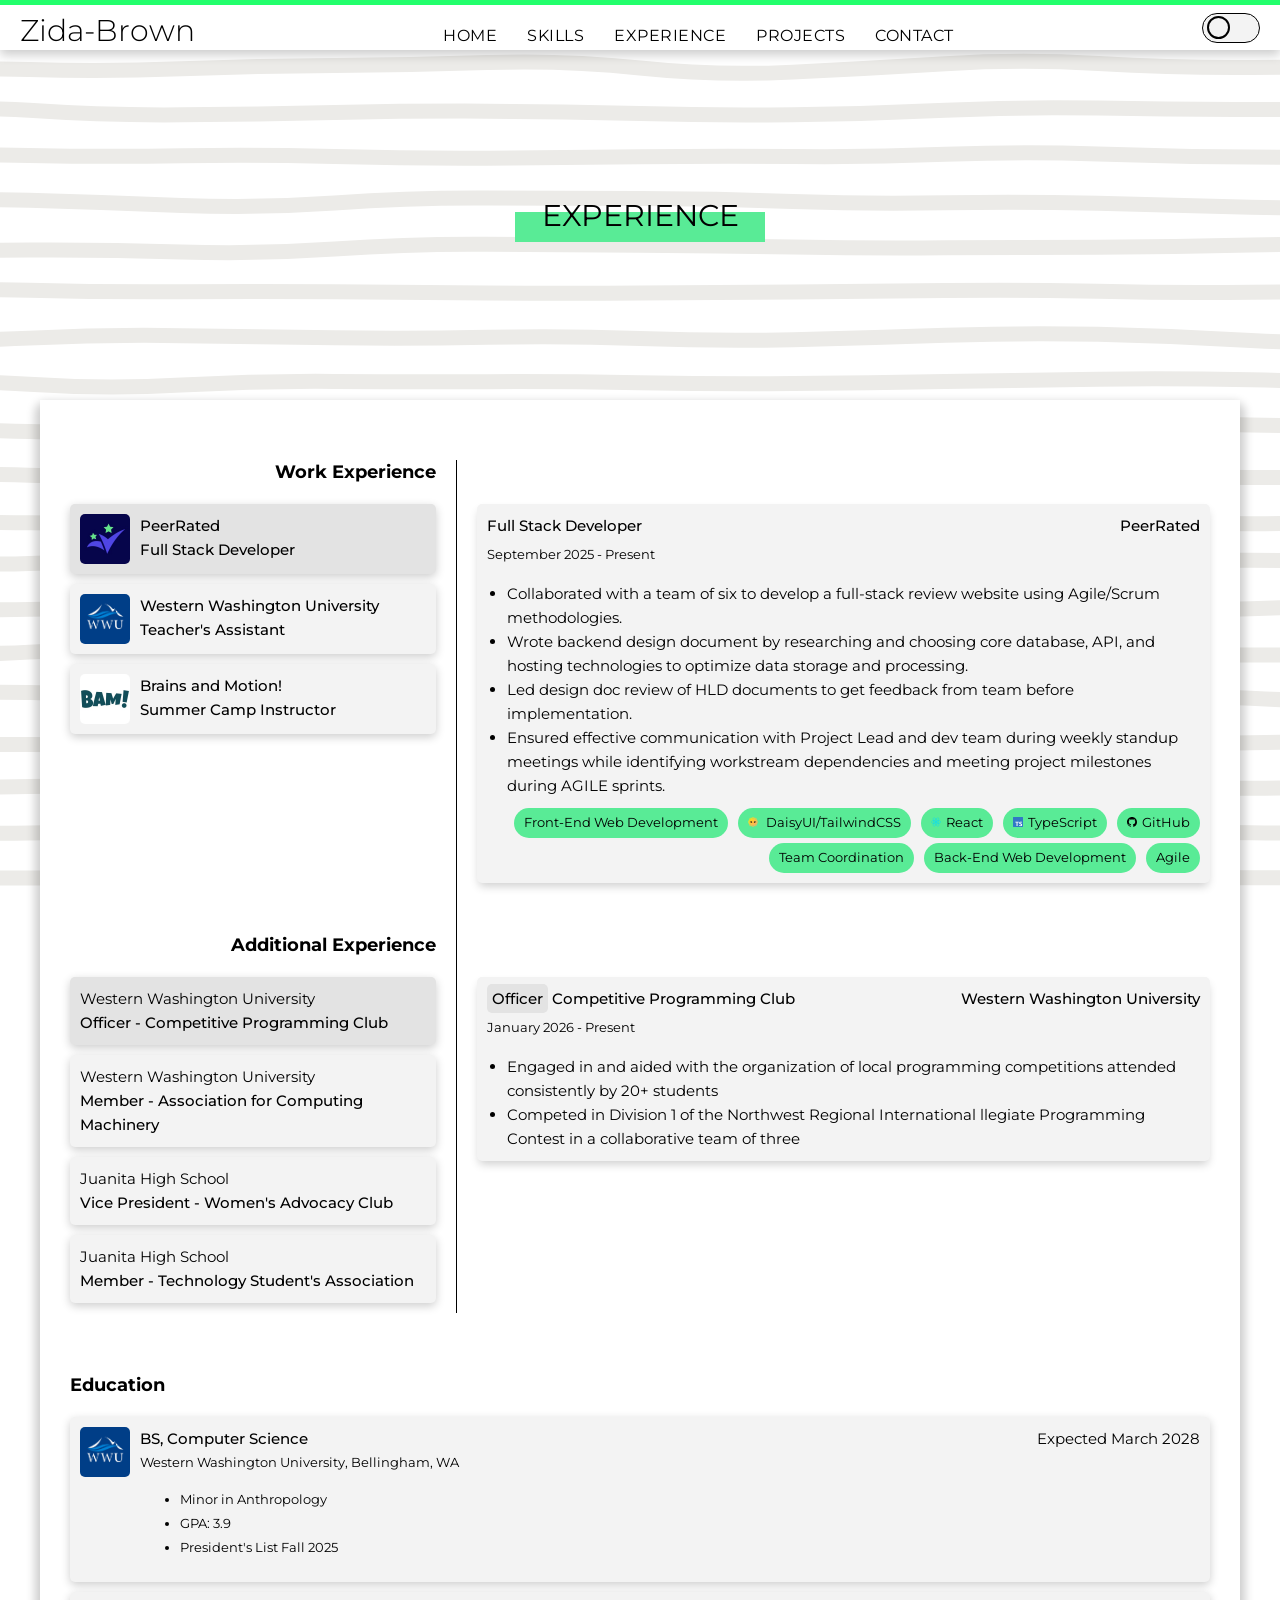
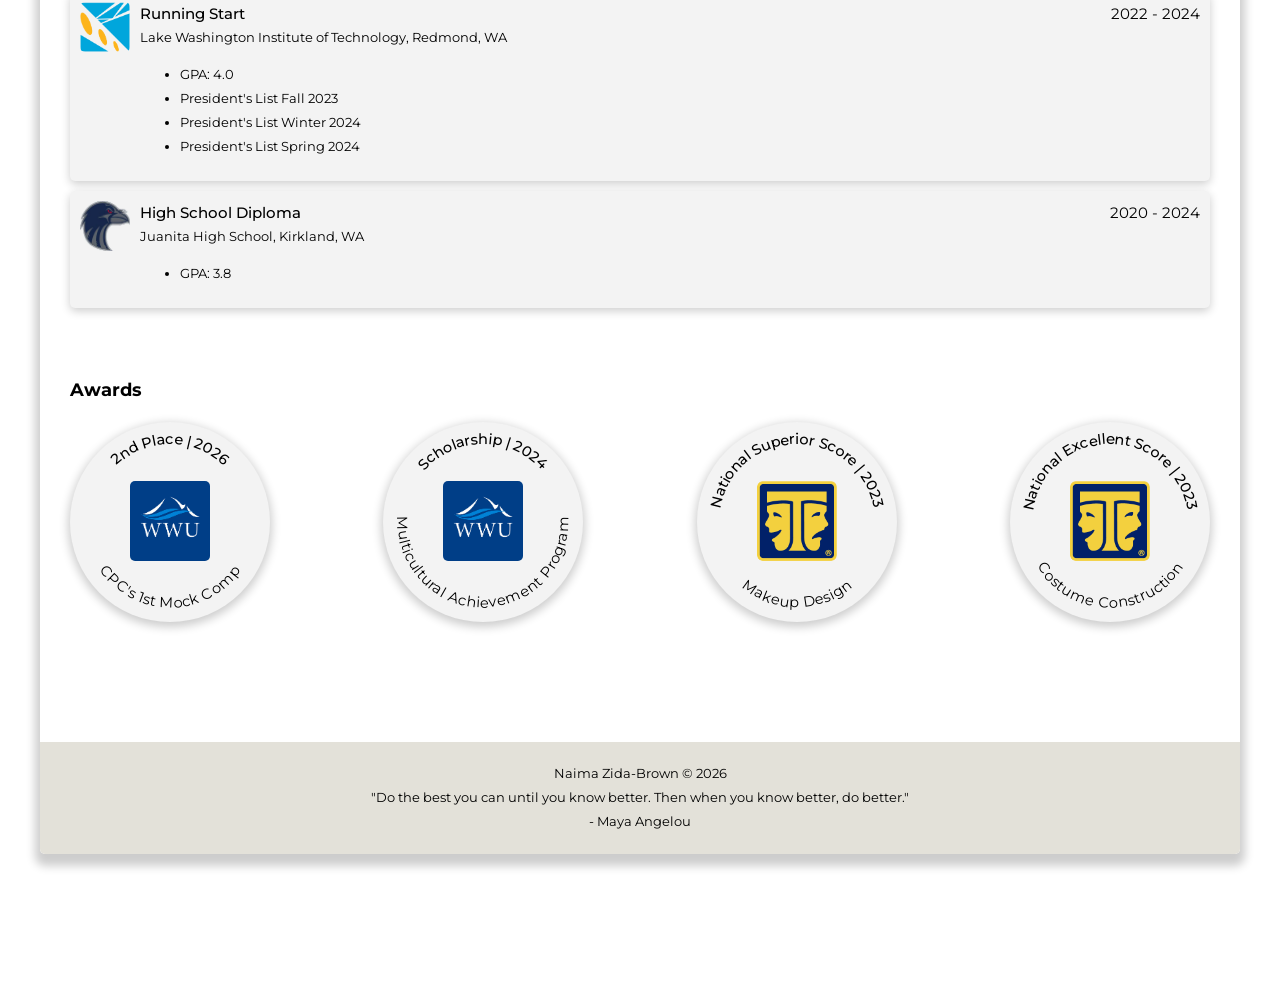
==== experience.html @ b70bb14a "fix: projects and experience missing info added. github/arrow icon updated to svg's." ====
<!DOCTYPE html>
<html lang="en" data-theme="light">

<head>
    <meta charset="UTF-8">
    <meta name="viewport" content="width=device-width, initial-scale=1.0">
    <title>Experience | Zida-Brown</title>
    <link rel="stylesheet" href="portfolio.css">
    <link rel="icon" type="image/x-icon" href="images/favicon.ico">

    <link rel="preconnect" href="https://fonts.googleapis.com">
    <link rel="preconnect" href="https://fonts.gstatic.com" crossorigin>
    <link href="https://fonts.googleapis.com/css2?family=Montserrat:ital,wght@0,100..900;1,100..900&display=swap"
        rel="stylesheet">
</head>



<body class="dark">
    <canvas id="wavepush"> </canvas>

    <header>
        <section class="header-top flex justify-between">
            <div class="flex">
                <div id="hamburger">&#9776;</div>
                <a href="index.html#jump-to-about" id="header-text">Zida-Brown</a>
            </div>

            <nav class="uppercase">
                <ul>
                    <li><a href="index.html">Home</a></li>
                    <li><a href="skills.html">Skills</a></li>
                    <li><a href="experience.html">Experience</a></li>
                    <li><a href="projects.html">Projects</a></li>
                    <li><a href="index.html#jump-to-contact">Contact</a></li>
                </ul>
            </nav>

            <label id="theme-toggle">
                <input type="checkbox" onclick="toggleTheme()">
                <span id="theme-toggle-slider"></span>
            </label>
        </section>

    </header>

    <section class="hero">
        <div id="hero-text">
            <div class="uppercase pagename">Experience</div>
            <div id="hero-underline"></div>
        </div>
    </section>
    <!-- end hero section -->


    <div id="wrapper">
        <main class="p-full">

            <div id="experience" class="split">

                <section>
                    <h3>Work Experience</h3>

                    <section class="click-open-btn box-item flex">
                        <img src="logos/peerrated-logo.jpg" alt="PeerRated Logo" class="job-logo">
                        <p class="font-500">
                            PeerRated
                            <br>
                            Full Stack Developer
                        </p>
                    </section>

                    <section class="click-open-btn box-item flex">
                        <img src="logos/wwu-logo.jpg" alt="Western Washington University Logo" class="job-logo">
                        <p class="font-500">
                            Western Washington University
                            <br>
                            Teacher's Assistant
                        </p>
                    </section>

                    <section class="click-open-btn box-item flex">
                        <img src="logos/bam-logo.jpg" alt="Western Washington University Logo" class="job-logo">
                        <p class="font-500">
                            Brains and Motion!
                            <br>
                            Summer Camp Instructor
                        </p>
                    </section>
                </section>

                <div class="split-divider"></div>

                <section>
                    <h3 class="mobile-h-0">&nbsp;</h3>
                    <!-- gap -->

                    <section id="experience-height-setter" class="click-open-content">
                        <div class="flex justify-between">
                            <div>
                                <p class="font-500">Full Stack Developer</p>
                                <p class="pt-5 font-smaller">September 2025 - Present</p>
                            </div>
                            <div class="flex">
                                <p class="font-500 text-right">PeerRated</p>
                            </div>
                        </div>
                        <ul>
                            <li>
                                Collaborated with a team of six to develop a full-stack review website using
                                Agile/Scrum
                                methodologies.
                            </li>
                            <li>
                                Wrote backend design document by researching and choosing core database,
                                API,
                                and
                                hosting technologies to optimize data storage and processing.
                            </li>
                            <li>
                                Led design doc review of HLD documents to get feedback from team before
                                implementation.
                            </li>
                            <li>
                                Ensured effective communication with Project Lead and dev team during weekly
                                standup
                                meetings while identifying workstream dependencies and meeting project
                                milestones
                                during
                                AGILE sprints.
                            </li>
                        </ul>
                        <ul class="tag-list">
                            <li class="tag">Front-End Web Development</li>
                            <li class="tag">
                                <img src="logos/daisyui-logo.svg" alt="DaisyUI logo" class="tag-logo">
                                DaisyUI/TailwindCSS
                            </li>
                            <li class="tag"><img src="logos/react-icon.svg" alt="React logo" class="tag-logo">React</li>
                            <li class="tag"><img src="logos/typescript-icon.svg" alt="TypeScript logo"
                                    class="tag-logo">TypeScript</li>
                            <li class="tag"> <svg xmlns="http://www.w3.org/2000/svg" viewBox="0 0 640 640"
                                    fill="currentColor" class="tag-logo">
                                    <path
                                        d="M319.988 7.973C143.293 7.973 0 151.242 0 327.96c0 141.392 91.678 261.298 218.826 303.63 16.004 2.964 21.886-6.957 21.886-15.414 0-7.63-.319-32.835-.449-59.552-89.032 19.359-107.8-37.772-107.8-37.772-14.552-36.993-35.529-46.831-35.529-46.831-29.032-19.879 2.209-19.442 2.209-19.442 32.126 2.245 49.04 32.954 49.04 32.954 28.56 48.922 74.883 34.76 93.131 26.598 2.882-20.681 11.15-34.807 20.315-42.803-71.08-8.067-145.797-35.516-145.797-158.14 0-34.926 12.52-63.485 32.965-85.88-3.33-8.078-14.291-40.606 3.083-84.674 0 0 26.87-8.61 88.029 32.8 25.512-7.075 52.878-10.642 80.056-10.76 27.2.118 54.614 3.673 80.162 10.76 61.076-41.386 87.922-32.8 87.922-32.8 17.398 44.08 6.485 76.631 3.154 84.675 20.516 22.394 32.93 50.953 32.93 85.879 0 122.907-74.883 149.93-146.117 157.856 11.481 9.921 21.733 29.398 21.733 59.233 0 42.792-.366 77.28-.366 87.804 0 8.516 5.764 18.473 21.992 15.354 127.076-42.354 218.637-162.274 218.637-303.582 0-176.695-143.269-319.988-320-319.988l-.023.107z" />
                                </svg>GitHub
                            </li>
                            <li class="tag">Team Coordination</li>
                            <li class="tag">Back-End Web Development</li>
                            <li class="tag">Agile</li>
                        </ul>
                    </section>

                    <section class="click-open-content">
                        <div class="flex justify-between">
                            <div>
                                <p class="font-500">Teacher's Assistant</p>
                                <p class="pt-5 font-smaller">July 2025 - Present</p>
                            </div>
                            <div class="flex">
                                <p class="font-500 text-right">Western Washington University</p>
                            </div>
                        </div>
                        <ul>
                            <li>
                                Assisted 30+ students with HTML5 and CSS3 course material and reinforced key
                                software
                                engineering concepts through guided lab sessions and individual support.
                            </li>
                            <li>
                                Graded assignments in accordance with course rubrics while providing clear,
                                actionable
                                feedback to students.
                            </li>
                        </ul>
                        <ul class="tag-list">
                            <li class="tag">Computer Science Education</li>
                            <li class="tag">Teaching</li>
                            <li class="tag"><img src="logos/css-icon.svg" alt="CSS logo" class="tag-logo">CSS</li>
                            <li class="tag"><img src="logos/html-icon.svg" alt="HTML logo" class="tag-logo">HTML</li>
                            <li class="tag"><img src="logos/javascript-icon.svg" alt="JavaScript logo"
                                    class="tag-logo">JavaScript</li>
                            <li class="tag">Classroom Management</li>
                            <li class="tag">Website Development</li>
                        </ul>
                    </section>

                    <section class="click-open-content">
                        <div class="flex justify-between">
                            <div>
                                <p class="font-500">Summer Camp Instructor</p>
                                <p class="pt-5 font-smaller">June 2025 - July 2025</p>
                            </div>
                            <div class="flex">
                                <p class="font-500 text-right">Brains and Motion!</p>
                            </div>
                        </div>
                        <ul>
                            <li>
                                Designing curriculum for a variety of STEM courses and positively connecting with
                                campers, parents, and coworkers. Leading kids ages 6-10 during activity and sport.
                            </li>
                            <li>
                                Organized educational activities based on the curriculum and maintained camper
                                engagement using flexibility, adaptivity, and a variety of teaching methods
                                Supervised outdoor play time ensuring camper safety, enjoyment, and participation
                                Maintained a positive relationship with parents and coworkers through clear
                                communication and organization
                            </li>
                        </ul>
                        <ul class="tag-list">
                            <li class="tag">Teaching</li>
                            <li class="tag">Education</li>
                            <li class="tag">Conflict Resolution</li>
                            <li class="tag">Problem Solving</li>
                            <li class="tag">Working with Children</li>
                        </ul>
                    </section>

                </section>
                <!-- end experience section -->
            </div>


            <div id="additional" class="split">
                <section>
                    <h3>Additional Experience</h3>

                    <section class="click-open-btn box-item">
                        <p>Western Washington University</p>
                        <p class="font-500">
                            Officer - Competitive Programming Club
                        </p>
                    </section>

                    <section class="click-open-btn box-item">
                        <p>Western Washington University</p>
                        <p class="font-500">
                            Member - Association for Computing Machinery
                        </p>
                    </section>

                    <section class="click-open-btn box-item">
                        <p>Juanita High School</p>
                        <p class="font-500">
                            Vice President - Women's Advocacy Club
                        </p>
                    </section>

                    <section class="click-open-btn box-item">
                        <p>Juanita High School</p>
                        <p class="font-500">
                            Member - Technology Student's Association
                        </p>
                    </section>
                </section>

                <div class="split-divider"></div>

                <section>
                    <h3 class="mobile-h-0">&nbsp;</h3>
                    <!-- gap -->

                    <section class="click-open-content">
                        <div class="flex justify-between">
                            <div>
                                <p class="font-500"><span class="position">Officer</span> Competitive Programming Club
                                </p>
                                <p class="pt-5 font-smaller">January 2026 - Present</p>
                            </div>
                            <div class="flex">
                                <p class="font-500 text-right">Western Washington University</p>
                            </div>
                        </div>
                        <ul>
                            <li>
                                Engaged in and aided with the organization of local programming competitions attended
                                consistently by 20+ students
                            </li>
                            <li>
                                Competed in Division 1 of the Northwest Regional International llegiate Programming
                                Contest in a collaborative team of three
                            </li>
                        </ul>
                    </section>

                    <section class="click-open-content">
                        <div class="flex justify-between">
                            <div>
                                <p class="font-500"><span class="position">Member</span> Association for Computing
                                    Machinery</p>
                                <p class="pt-5 font-smaller">September 2024 - Present</p>
                            </div>
                            <div class="flex">
                                <p class="font-500 text-right">Western Washington University</p>
                            </div>
                        </div>
                        <ul>
                            <li>
                                Collaborated within a team of four to research a project idea through surveys sent out
                                to the school
                            </li>
                            <li>
                                Designed the framework for a natural-language translator that handles grammar structural
                                differences
                            </li>
                        </ul>
                    </section>

                    <section class="click-open-content">
                        <div class="flex justify-between">
                            <div>
                                <p class="font-500"><span class="position">Vice-President</span> Women's Advocacy Club
                                </p>
                                <p class="pt-5 font-smaller">September 2020 - June 2024</p>
                            </div>
                            <div class="flex">
                                <p class="font-500 text-right">Juanita High School</p>
                            </div>
                        </div>
                        <ul>
                            <li>
                                Organized school-wide fundraisers raising 15,000+ menstrual product that went towards
                                our own school's
                                bathrooms and local women's shelters
                            </li>
                            <li>
                                Wrote educational lessons that were shared during homerooms to 1,700+ students
                            </li>
                            <li>
                                Organized "product packing parties" between our school and local organization T2P2 to
                                build community and educate peers
                            </li>
                        </ul>
                    </section>

                    <section class="click-open-content">
                        <div class="flex justify-between">
                            <div>
                                <p class="font-500"><span class="position">Member</span> Technology Student's
                                    Association</p>
                                <p class="pt-5 font-smaller">November 2017 - March 2023</p>
                            </div>
                            <div class="flex">
                                <p class="font-500 text-right">Juanita High School</p>
                            </div>
                        </div>
                        <ul>
                            <li>
                                Participated in photography, robot building, problem solving, and stop-motion animation
                                events
                            </li>
                            <li>
                                Researched and designed the art for a culturally diverse museum escape gam
                            </li>
                            <li>
                                Worked with a small team to create the story, animation, and character design for an
                                animation
                            </li>
                        </ul>
                    </section>

                </section>
                <!-- end experience section -->
            </div>

            <h3 class="p-top mb-20">Education</h3>

            <section>
                <div class="box-item flex">
                    <img src="logos/wwu-logo.jpg" class="job-logo" alt="Western Washington University logo">

                    <div class="width-full">
                        <div class="flex justify-between">
                            <p class="font-500">BS, Computer Science</p>
                            <p>Expected March 2028</p>
                        </div>
                        <p class="font-smaller">Western Washington University, Bellingham, WA</p>
                        <ul class="font-smaller">
                            <li>
                                Minor in Anthropology
                            </li>
                            <li>
                                GPA: 3.9
                            </li>
                            <li>
                                President's List Fall 2025
                            </li>
                        </ul>
                    </div>
                </div>

                <div class="box-item flex">
                    <img src="logos/lwtech-logo.png" class="job-logo"
                        alt="Lake Washington Institute of Technology logo">

                    <div class="width-full">
                        <div class="flex justify-between">
                            <p class="font-500">Running Start</p>
                            <p>2022 - 2024</p>
                        </div>
                        <p class="font-smaller">Lake Washington Institute of Technology, Redmond, WA</p>
                        <ul class="font-smaller">
                            <li>
                                GPA: 4.0
                            </li>
                            <li>
                                President's List Fall 2023
                            </li>
                            <li>
                                President's List Winter 2024
                            </li>
                            <li>
                                President's List Spring 2024
                            </li>
                        </ul>
                    </div>
                </div>

                <div class="box-item flex">
                    <img src="logos/jhs-logo.png" class="job-logo" alt="Juanita High School logo">

                    <div class="width-full">
                        <div class="flex justify-between">
                            <p class="font-500">High School Diploma</p>
                            <p>2020 - 2024</p>
                        </div>
                        <p class="font-smaller">Juanita High School, Kirkland, WA</p>
                        <ul class="font-smaller">
                            <li>
                                GPA: 3.8
                            </li>
                        </ul>
                    </div>
                </div>
            </section>

            <h3 class="p-top mb-20">Awards</h3>

            <section id="awards" class="p-bottom flex flex-wrap gap-20">

                <div class="award">
                    <div class="award-center">
                        <img src="logos/wwu-logo.jpg" alt="WWU logo">
                        <p>Western Washington University, Competitive Programming Club</p>
                    </div>

                    <svg viewBox="0 0 110 110">
                        <path id="curve-1" d="M 10 50 a 40 40 0 0 1 90 0">
                        </path>
                        <text>
                            <textPath class="font-500" href="#curve-1" text-anchor="middle" startOffset="50%"
                                dominant-baseline="middle">
                                2nd Place | 2026
                            </textPath>
                        </text>

                        <path id="curve-2" d="M 10 50 a 40 40 0 0 0 90 0">
                        </path>
                        <text>
                            <textPath href="#curve-2" text-anchor="middle" startOffset="50%" dominant-baseline="middle">
                                CPC's 1st Mock Comp
                            </textPath>
                        </text>
                    </svg>
                </div>

                <div class="award">
                    <div class="award-center">
                        <img src="logos/wwu-logo.jpg" alt="WWU logo">
                        <p>Western Washington University</p>
                    </div>

                    <svg viewBox="0 0 110 110">
                        <path id="curve-1" d="M 10 50 a 40 40 0 0 1 90 0">
                        </path>
                        <text>
                            <textPath class="font-500" href="#curve-1" text-anchor="middle" startOffset="50%"
                                dominant-baseline="middle">
                                Scholarship | 2024
                            </textPath>
                        </text>

                        <path id="curve-2" d="M 10 50 a 40 40 0 0 0 90 0">
                        </path>
                        <text>
                            <textPath href="#curve-2" text-anchor="middle" startOffset="50%" dominant-baseline="middle">
                                Multicultural Achievement Program
                            </textPath>
                        </text>
                    </svg>
                </div>

                <div class="award">
                    <div class="award-center">
                        <img src="logos/edta-logo.png" alt="EdTA logo">
                        <p>International Thespian Festival</p>
                    </div>

                    <svg viewBox="0 0 110 110">
                        <path id="curve-1" d="M 10 50 a 40 40 0 0 1 90 0">
                        </path>
                        <text>
                            <textPath class="font-500" href="#curve-1" text-anchor="middle" startOffset="50%"
                                dominant-baseline="middle">
                                National Superior Score | 2023
                            </textPath>
                        </text>

                        <path id="curve-2" d="M 10 50 a 40 40 0 0 0 90 0">
                        </path>
                        <text>
                            <textPath href="#curve-2" text-anchor="middle" startOffset="50%" dominant-baseline="middle">
                                Makeup Design
                            </textPath>
                        </text>
                    </svg>
                </div>

                <div class="award">
                    <div class="award-center">
                        <img src="logos/edta-logo.png" alt="EdTA logo">
                        <p>International Thespian Festival</p>
                    </div>

                    <svg viewBox="0 0 110 110">
                        <path id="curve-1" d="M 10 50 a 40 40 0 0 1 90 0">
                        </path>
                        <text>
                            <textPath class="font-500" href="#curve-1" text-anchor="middle" startOffset="50%"
                                dominant-baseline="middle">
                                National Excellent Score | 2023
                            </textPath>
                        </text>

                        <path id="curve-2" d="M 10 50 a 40 40 0 0 0 90 0">
                        </path>
                        <text>
                            <textPath href="#curve-2" text-anchor="middle" startOffset="50%" dominant-baseline="middle">
                                Costume Construction
                            </textPath>
                        </text>
                    </svg>
                </div>

            </section>

        </main>



        <footer>
            Naima Zida-Brown &copy;
            <script>document.write(new Date().getFullYear());</script>
            <br>
            "Do the best you can until you know better. Then when you know better, do better."
            <br>
            - Maya Angelou
        </footer>
    </div>
    <!-- end wrapper  -->

</body>

<!-- JavaScript must be loaded after the HTML content -->
<script src="portfolio.js"></script>

</html>
---- portfolio.css ----
* {
    box-sizing: border-box;
}

html {
    scroll-behavior: smooth;
}

@font-face {
    font-family: "Amsterdam4";
    src: url(fonts/amsterdam-four.ttf)
}

.amsterdam4 {
    font-family: Amsterdam4;
    font-weight: 300;
}

:root {
    --c-bg: #fff;
    --c-font: #000;
    --c-wave: #ecebe8;
    --c-shadow: rgba(0, 0, 0, 0.2);
    --c-primary: #f3f3f3;
    --c-primary-dark: #e3e3e3;
    --c-secondary: #e3e1d9;
    --c-tertiary: rgb(0, 191, 131);
    --c-tertiary: rgb(0, 142, 97);
    --c-item: rgb(227, 227, 227);
    --c-item-dark: rgb(122, 122, 122);

    --c-tag: 89, 235, 150;
    --c-advanced: rgb(89, 235, 150);
    --c-proficient: rgb(168, 243, 189);
    --c-experienced: rgb(205, 238, 212);
    --c-link: rgb(98, 100, 100);
}

.dark {
    --c-bg: #121212;
    --c-font: #e7e7e7;
    --c-wave: #252525;
    --c-shadow: rgba(0, 0, 0, 1);
    --c-primary: #232323;
    --c-primary-dark: #333;
    --c-secondary: #333;
    --c-tertiary: rgb(6, 223, 114);
    --c-item: #444;
    --c-item-dark: #777;

    --c-tag: 0, 115, 75;
    --c-advanced: rgb(6, 223, 93);
    --c-proficient: rgb(3, 170, 80);
    --c-experienced: rgb(0, 115, 75);
    --c-link: #aaa;
}

body {
    background-color: var(--c-bg);
    color: var(--c-font);
    font-family: 'Montserrat', sans-serif;
    font-size: 15px;
    line-height: 24px;

    margin: 0;
    padding: 0;
    cursor: default;
}

main {
    background-color: var(--c-bg);
}

#wavepush {
    position: fixed;
    top: 0;
    left: 0;
    pointer-events: none;
    z-index: -1;
}

p, h3 {
    margin: 0;
    padding: 0;
}


/* ---------- GENERAL STYLING ------------------------------------------------------------ */
.p-full {
    padding: 60px 10px;
}

.p-bottom {
    padding-bottom: 60px;
}

.p-top {
    padding-top: 60px;
}

.uppercase {
    text-transform: uppercase;
}

.font-500 {
    /* Medium */
    font-weight: 500;
}

.font-smaller {
    font-size: smaller;
}

.text-right {
    text-align: right;
}

.width-full {
    width: 100%;
}

.flex {
    display: flex;
}

.mobile-flex-column {
    flex-direction: column;
}

.flex-wrap {
    flex-wrap: wrap;
}

.justify-between {
    justify-content: space-between;
}

.align-end {
    align-items: end;
}

.centered {
    text-align: center;
    display: flex;
    justify-content: center;
}

.gap-10 {
    gap: 10px;
}

.gap-20 {
    gap: 20px;
}

.mb-20 {
    margin-bottom: 20px;
}

.pt-5 {
    padding-top: 5px;
}

.pt-10 {
    padding-top: 10px;
}

.mobile-h-0 {
    height: 0;
}


/* ---------- TAGS ------------------------------------------------------------ */
.tag-list {
    padding: 10px 0 0;
    margin: 0;
    list-style-type: none;
    display: flex;
    flex-wrap: wrap;
    justify-content: end;
    gap: 5px 10px;
}

.tag {
    background-color: rgba(var(--c-tag), 1);
    padding: 3px 10px;
    border-radius: 20px;
    font-size: smaller;
}

.tag-logo {
    width: 10px;
    max-height: 15px;
    margin-right: 5px;
}

.tag-advanced {
    background-color: var(--c-advanced);
    border-radius: 20px;
}

.tag-proficient {
    background-color: var(--c-proficient);
    border-radius: 20px;
}

.tag-experienced {
    background-color: var(--c-experienced);
    border-radius: 20px;
}

.skills-tag {
    background-color: var(--c-primary);
    height: 100%;
    width: 95%;
    display: flex;
    align-items: center;
    padding: 3px 20px 3px 10px;
    border-radius: inherit;
}

.proj-tag-list {
    padding-top: 15px;
    gap: 5px;
    justify-content: left;
}

.proj-tag {
    padding: 1px 8px;
    line-height: normal;
}


/* ---------- THEME TOGGLE ------------------------------------------------------------ */
#theme-toggle {
    position: relative;
    display: inline-block;
    width: 58px;
    height: 30px;
}

/* Hide checkbox */
#theme-toggle input {
    opacity: 0;
    width: 0;
    height: 0;
}

/* The slider */
#theme-toggle-slider {
    position: absolute;
    cursor: pointer;
    top: 0;
    left: 0;
    right: 0;
    bottom: 0;
    background-color: var(--c-primary);
    border: 1px solid var(--c-font);
    border-radius: 30px;
    transition: .4s;
}

/* Slider's circle component */
#theme-toggle-slider:before {
    position: absolute;
    content: "";
    height: 19px;
    width: 19px;
    left: 4px;
    bottom: 3px;
    border: 2px solid var(--c-font);
    transition: .4s;
    border-radius: 50%;
}

/* On click */
input:checked+#theme-toggle-slider:before {
    transform: translateX(26px);
}


/* ---------- HEADER ------------------------------------------------------------ */
header {
    background-color: var(--c-bg);
    height: 50px;
    align-content: center;
    box-shadow: 0 5px 10px var(--c-shadow);
    z-index: 5;
    position: fixed;
    width: 100%;
}

.header-top {
    padding: 0 20px;
    flex-wrap: wrap;
    align-items: end;
}

#header-text {
    font-size: 200%;
    font-weight: 300;
    text-decoration: none;
    color: var(--c-font);
}


/* ---------- NAV ------------------------------------------------------------ */
nav {
    background-color: var(--c-primary);
    border-right: 1px solid var(--c-font);
    position: fixed;
    /* Start's under the header */
    top: 50px;
    /* Nav positioning "left: -300px" initialized in js */
    height: 100%;
    transition: left 0.2s ease-out;
    z-index: 4;

    ul {
        padding: 0 10px;
        cursor: pointer;
    }

    ul li {
        list-style-type: none;
        letter-spacing: 0.5px;
    }

    ul li:hover {
        font-weight: 500;
        letter-spacing: 0.4px;
    }

    ul li a {
        display: block;
        color: var(--c-font);
        text-decoration: none;
        padding-left: 15px;
        padding-right: 45px;
        padding-top: 20px;
        padding-bottom: 0;
        border-bottom: 1px solid var(--c-font);
    }

}

#hamburger {
    font-size: 25px;
    align-self: center;
    margin-right: 20px;
    cursor: pointer;
}


/* ---------- HERO ------------------------------------------------------------ */
.hero {
    padding: 50px 30px 0 30px;
    height: 45vh;
    min-height: 300px;
    max-height: 250px;
    display: flex;
    justify-content: center;
    align-items: center;
}

#hero-main {
    height: 80vh;
    min-height: 400px;
    max-height: 500px;
}

#hero-text {
    line-height: normal;

    #hero-name {
        display: grid;
        width: fit-content;
        margin: auto;
        grid-template-areas:
            "first ."
            ". last"
        ;

        #firstname {
            font-size: 150%;
            font-weight: 400;
            grid-area: first;
            z-index: 3;
        }

        #lastname {
            font-size: 200%;
            grid-area: last;
            z-index: 3;
        }
    }

    #hero-small-text {
        margin: 0;
        text-align: center;
        font-size: small;
    }

    p {
        font-size: small;
    }

    svg {
        height: 20px;
    }
}

#hero-underline {
    height: 0;
    width: 100%;
}

#hero-underline::after {
    display: block;
    transform: translateY(-26px);
    content: "";
    width: 90%;
    margin: auto;
    height: 20px;
    background-color: rgb(var(--c-tag));
}

.pagename {
    /* Matches hero-underline */
    width: 250px;
    text-align: center;

    position: relative;
    margin-bottom: 20px;
    font-size: 200%;
    font-weight: 400;
    z-index: 3;
}

.pagename+#hero-underline::after {
    width: 250px;
    margin: auto;
}


/* ---------- SECTIONS (GENERAL) ------------------------------------------------------------ */
.see-all {
    display: flex;
    justify-content: center;
    margin-top: 10px;
    text-decoration: none;
    color: var(--c-link);
}

.prim-bg {
    background-color: var(--c-primary);
}

.sec-bg {
    background-color: var(--c-secondary);
}

.box-item {
    padding: 10px;
    margin-bottom: 10px;
    background-color: var(--c-primary);
    border-radius: 5px;
    box-shadow: 0px 3px 10px var(--c-shadow);

    a {
        text-decoration: none;
        color: var(--c-font);
    }
}

.split {
    display: grid;
    grid-template-columns: 1fr;
    grid-template-rows: auto 1px auto;
    gap: 20px;

    h3 {
        text-align: center;
    }
}

.split-divider {
    background-color: var(--c-font);
}


/* ---------- ABOUT SECTION ------------------------------------------------------------ */
#jump-to-about {
    position: absolute;
    transform: translateY(-100px);
}

#about-section {
    width: 100%;
    margin: auto;
    margin-bottom: 40px;
    flex-direction: column;

    p {
        margin-bottom: 20px;
    }
}

#headshot-img {
    min-height: 200px;
    background-image: url(images/headshot.jpg);
    background-size: contain;
    background-position: center;
    background-repeat: no-repeat;
}

.about-button {
    width: 100%;
    color: var(--c-bg);
    background-color: var(--c-tertiary);
    font-size: smaller;
    text-decoration: none;
    border-radius: 5px;
    letter-spacing: 0.4px;
    cursor: pointer;

    /* Left padding +20px for svg width and +5px for spacing */
    padding: 10px 15px 10px 40px;

    svg {
        position: absolute;
        /* Move left -20px for svg width and -5px for spacing */
        transform: translateX(-25px);
        height: 20px;
        width: 20px;
    }
}


/* ---------- SKILLS SECTION ------------------------------------------------------------ */
#skills-section {
    display: grid;
    grid-template-columns: 1fr;
    justify-items: center;
    margin-top: 30px;
}

.skills-tag-example {
    width: 150px;
    font-size: small;

    .skills-tag {
        display: block;
        padding: 3px 10px;
    }
}

.skills-box {
    border: 2px solid var(--c-primary);
    padding: 20px;
    width: 100%;

    p {
        border-bottom: 2px solid var(--c-primary);
    }

    ul {
        padding: 0;
    }

    li {
        height: 35px;
        margin: 5px 0;
        display: flex;
        align-items: center;
    }

}

.skills-logo {
    width: 20px;
    height: -webkit-fill-available;
    max-height: 20px;
    margin-right: 10px;
}


/* ---------- EXPERIENCE SECTION ------------------------------------------------------------ */
#experience {
    padding-bottom: 60px;
}

.click-open-btn {
    display: none;
}

.click-open-content {
    overflow: hidden;
    padding: 10px;
    margin-bottom: 20px;
    background-color: var(--c-primary);
    box-shadow: 0px 5px 10px -2px var(--c-shadow);
    border-radius: 5px;

    ul {
        padding-left: 20px;
        margin-bottom: 0;
    }
}

.job-logo {
    width: 50px;
    height: 50px;
    margin-right: 10px;
    border-radius: 5px;
}

.position {
    padding: 5px;
    background-color: var(--c-primary-dark);
    border-radius: 5px;
}

#awards {
    justify-content: center;

    svg {
        width: 200px;
        height: 200px;
    }

    path {
        fill: transparent;
    }

    textPath {
        fill: var(--c-font);
        font-size: 8px;
    }
}

.award {
    width: 200px;
    padding-top: 9px;
    height: 200px;
    border-radius: 50%;
    background-color: var(--c-primary);
    box-shadow: 0px 3px 10px 2px var(--c-shadow);
}

.award-center {
    position: absolute;
    transform: translateX(60px) translateY(50px);
    width: 80px;
    height: 80px;

    img {
        width: inherit;
        height: inherit;
        border-radius: 5px;
        cursor: pointer;
    }

    img:hover~p, p:hover {
        opacity: 1;
    }

    p {
        opacity: 0;
        width: 200px;
        padding: 5px 10px;
        transform: translateX(-60px);
        background-color: var(--c-primary-dark);
        border-radius: 2px;
        font-weight: 500;
        text-align: center;
        transition: all 0.2s ease;
        box-shadow: 0px 2px 5px var(--c-shadow);
    }

    p::before {
        /* The point */
        content: "";
        position: absolute;
        top: 0;
        left: 0;
        /* Y: height of border -1 for overlap */
        transform: translateX(80px) translateY(-19px);
        /* At least 3 sides must "appear" */
        border-bottom: 20px solid var(--c-primary-dark);
        border-right: 20px solid transparent;
        border-left: 20px solid transparent;
    }
}


/* ---------- PROJECTS SECTION ------------------------------------------------------------ */
/* On the index page */
.proj-text-bg {
    background-color: color-mix(in srgb, var(--c-primary) 70%, transparent);
    border-radius: 5px;
    padding: 5px;
    /* display: inline; */
    /* box-shadow: 0 0 0 5px color-mix(in srgb, var(--c-primary) 70%, transparent); */
    /* box-decoration-break: clone; */
}

#proj-bg-1 {
    background: linear-gradient(to right, var(--c-primary) 40%, color-mix(in srgb, var(--c-primary) 70%, transparent) 70%, rgba(0, 0, 0, 0)), url(images/proj1.png) no-repeat right;
    background-color: var(--c-primary);
    background-size: cover;
}

#proj-bg-3 {
    background: linear-gradient(to right, var(--c-primary) 40%, color-mix(in srgb, var(--c-primary) 70%, transparent) 70%, rgba(0, 0, 0, 0)), url(images/proj3.png) no-repeat left;
    background-color: var(--c-primary);
    background-size: cover;
}

/* On the projects page */
/* 
    Modified code from
    Author: Gopi Chakradhar https://gopichakradhar.me/
    URL: https://freefrontend.com/javascript-carousels/
*/
.carousel-track {
    display: block;
    width: 100%;
}

.card {
    display: flex;
    flex-direction: column;
    width: 90%;
    margin: 30px auto;
    height: auto;

    background-color: var(--c-primary);
    border-radius: 5px;
    box-shadow: 0 20px 40px var(--c-shadow);
    overflow: hidden;
}

.card img {
    width: 100%;
    height: 100px;
    object-fit: cover;
}

.card-text {
    padding: 15px 10px 20px;
    display: flex;
    flex-direction: column;
    justify-content: space-between;
    font-size: medium;

    img {
        width: 25px;
        height: 25px;
    }
}

.carousel-dots {
    display: none;
}

.nav-arrow {
    display: none;
}


/* ---------- CONTACT SECTION ------------------------------------------------------------ */
#jump-to-contact {
    position: absolute;
    transform: translateY(-50px);
}

#contact-items {
    gap: 5px;
}

.contact-box {
    display: flex;
    flex-direction: column;
    justify-content: space-between;
    width: 75px;
    height: 75px;
    padding: 10px;
    margin-top: 20px;
    font-size: x-small;

    background-color: var(--c-tertiary);
    color: var(--c-bg);
    text-decoration: none;
    border-radius: 5px;
    line-height: normal;
    overflow: hidden;

    svg {
        height: 30px;
    }

    .contact-link {
        display: none;
        font-size: 11px;
    }
}

.contact-button {
    border: none;
    font-family: 'Montserrat', sans-serif;
    cursor: pointer;
}

form {
    width: 100%;
    padding: 20px;
    background-color: var(--c-bg);
    border: 1px solid var(--c-item-dark);
    box-shadow: 1px 5px 15px var(--c-shadow);

    display: grid;
    grid-template-rows: 40px 40px 120px 40px;
    grid-template-areas:
        "ni"
        "ci"
        "mi"
        "s"
    ;
    gap: 40px;

    ::placeholder {
        color: var(--c-link);
    }
}

input {
    height: 100%;
    font-family: 'Montserrat', sans-serif;
    color: var(--c-font);
    background-color: var(--c-bg);
    border: none;
    border-bottom: 1px solid var(--c-item-dark);
    outline: none;
}

textarea {
    height: 100%;
    font-family: 'Montserrat', sans-serif;
    padding: 10px 5px;
    color: var(--c-font);
    background-color: var(--c-bg);
    border: 1px solid var(--c-item-dark);
    outline: none;
    resize: none;
}

#msg-message {
    grid-area: mi;
}

#msg-submit {
    grid-area: s;
    height: 40px;

    background-color: var(--c-item);
    color: var(--c-font);
    border: 1px solid var(--c-item-dark);
}


/* ---------- FOOTER ------------------------------------------------------------ */
footer {
    padding: 20px;
    font-size: smaller;
    text-align: center;
    background-color: var(--c-secondary);
    box-shadow: 0 -2px 15px var(--c-shadow);
    z-index: 3;
}


/* ---------- RESPONSIVENESS ------------------------------------------------------------ */
/* Small devices (portrait tablets and large phones, 600px and up) */
@media only screen and (min-width: 600px) {

    /* Anything that doesn't worj on 320px screens goes here. */
    .p-full {
        padding: 60px 30px;
    }

    .mobile-flex-column {
        flex-direction: row;
    }

    header {
        border-top: 5px solid #ff2222;
    }

    .hero {
        max-height: 400px;
    }

    #hero-main {
        max-height: 900px;
    }

    #hero-text {
        #hero-name {
            #firstname {
                font-size: 200%;
            }

            #lastname {
                font-size: 300%;
            }
        }

        #hero-small-text, p {
            font-size: medium;
        }
    }

    #hero-underline::after {
        transform: translateY(-42px);
        height: 30px;
    }

    #about-section {
        flex-direction: row;

        p {
            margin-bottom: 0;
        }
    }

    #headshot-img {
        min-width: 200px;
        min-height: 100%;
        background-size: cover;
    }

    .about-button {
        margin-top: 30px;
        margin-bottom: 10px;
        width: max-content;
    }

    .see-all {
        display: block;
    }

    .split h3 {
        text-align: right;
    }

    #contact-items {
        gap: 20px;
    }

    form {
        grid-template-rows: 40px 120px 40px;
        grid-template-areas:
            "ni ci"
            "mi mi"
            ". s"
        ;
    }

    .skills-tag-example {
        font-size: medium;
    }

    #skills-section {
        grid-template-columns: repeat(2, 1fr);
    }

    .skills-box {
        li {
            height: 25px;
            font-size: x-small;
        }
    }

    .skills-logo {
        width: 20px;
        max-height: 20px;
    }

    #awards {
        justify-content: space-between;
    }

    /* Projects Carousel main styling */
    .carousel-track {
        display: flex;
        justify-content: center;
        align-items: center;
        /* An exact height */
        height: 480px;
        perspective: 1000px;
    }

    .card {
        position: absolute;
        flex-direction: row;
        margin: 0;
        height: 335px;
        transition: all 0.8s cubic-bezier(0.25, 0.46, 0.45, 0.94);
    }

    .card img {
        transition: all 0.8s cubic-bezier(0.25, 0.46, 0.45, 0.94);
        width: 200px;
        height: 100%;
    }

    .card a svg {
        fill: var(--c-font);
    }

    .card-text {
        font-size: small;
        line-height: 18px;

        a {
            width: 25px;
            height: 25px;

            img {
                width: 100%;
            }
        }
    }

    .card.center {
        z-index: 3;
        transform: scale(1.1) translateZ(0);
    }

    .card.center img {
        filter: none;
    }

    .card.up-1 {
        z-index: 2;
        transform: translateY(-150px) scale(0.9) translateZ(-100px);
        opacity: 0.9;
    }

    .card.up-1 img {
        filter: grayscale(70%);
    }

    .card.down-1 {
        z-index: 2;
        transform: translateY(150px) scale(0.9) translateZ(-100px);
        opacity: 0.9;
    }

    .card.down-1 img {
        filter: grayscale(70%);
    }

    .carousel-dots {
        display: flex;
        justify-content: center;
        gap: 10px;
    }

    .dot {
        width: 12px;
        height: 12px;
        border-radius: 50%;
        background: var(--c-item);
        cursor: pointer;
        transition: all 0.3s ease;
    }

    .dot.active {
        background: var(--c-item-dark);
        transform: scale(1.2);
    }

    .nav-arrow {
        display: inline;
        position: absolute;
        background-color: var(--c-item);
        color: var(--c-font);
        width: 60px;
        height: 60px;
        border-radius: 50%;
        cursor: pointer;
        z-index: 4;
        transition: all 0.3s ease;
        border: none;
        box-shadow: 0 0 10px 3px var(--c-shadow);
        outline: none;
    }

    .nav-arrow img {
        width: 30px;
        height: 30px;
        object-fit: contain;
        transition: all 0.3s ease;
    }

    .nav-arrow:hover img {
        transform: scale(1.1);
    }

    .nav-arrow.up {
        transform: translateY(-225px);
    }

    .nav-arrow.down {
        transform: translateY(225px);
    }
}

/* Medium devices (landscape tablets, 768px and up) */
@media only screen and (min-width: 768px) {
    header {
        border-top: 5px solid #de22ff;
    }

    .mobile-h-0 {
        height: auto;
    }

    nav {
        background-color: rgba(0, 0, 0, 0);
        border-right: none;
        position: relative;
        top: 0;

        margin-top: 0;
        padding-top: 0;

        ul {
            display: flex;
            padding: 0;
            margin: 0;
            gap: 10px;
        }

        ul li a {
            /* Match the font size */
            line-height: 15px;
            padding: 0;
            border-bottom: none;
            font-size: smaller;
        }

    }

    #hamburger {
        display: none;
    }

    #about-section {
        width: 80%;
    }

    .split {
        grid-template-columns: 1fr 1px 2fr;
        grid-template-rows: 1fr;
    }

    #skills-section {
        grid-template-columns: repeat(3, 1fr);
    }

    #experience {
        padding-bottom: 0;

        h3 {
            margin-bottom: 20px;
        }

        .split {
            gap: 0;
        }

        .click-open-btn {
            display: flex;
            cursor: pointer;
        }
    }

    #additional {
        h3 {
            margin-bottom: 20px;
        }

        .click-open-btn {
            display: block;
            cursor: pointer;
        }
    }

    .click-open-content {
        padding: 0;
        height: 0;
        margin-bottom: 0;
    }

    .carousel-track {
        /* An exact height */
        height: 600px;
    }

    .card {
        width: 600px;
        height: 400px;
    }

    .card-text {
        font-size: medium;
        line-height: inherit;
    }

    .card.up-2 {
        transform: translateY(-300px) scale(0.8) translateZ(-300px);
    }

    .card.up-1 {
        transform: translateY(-150px) scale(0.9) translateZ(-100px);
    }

    .card.down-1 {
        transform: translateY(150px) scale(0.9) translateZ(-100px);
    }

    .card.down-2 {
        transform: translateY(300px) scale(0.8) translateZ(-300px);
    }

    .nav-arrow.up {
        transform: translateX(-350px);
    }

    .nav-arrow.down {
        transform: translateX(350px);
    }

    .contact-box {
        font-size: medium;
        width: 175px;
        height: 100px;
        margin-top: 40px;

        .contact-link {
            display: block;
        }
    }

    form {
        width: 70%;
    }
}

/* Large devices (laptops/desktops, 992px and up) */
@media only screen and (min-width: 992px) {
    header {
        border-top: 5px solid #227eff;
    }

    nav ul {
        gap: 30px;
    }

    nav ul li a {
        font-size: medium;
    }

    .skills-box {
        li {
            height: 35px;
            font-size: medium;
        }
    }

    .skills-logo {
        width: 30px;
        max-height: 30px;
    }

    .nav-arrow {
        width: 80px;
        height: 80px;
        box-shadow: none;
    }

    .nav-arrow img {
        width: 40px;
        height: 40px;
    }

    .nav-arrow.up {
        transform: translateX(-360px);
    }

    .nav-arrow.down {
        transform: translateX(360px);
    }
}

/* Extra large devices (large laptops and desktops, 1200px and up) */
@media only screen and (min-width: 1200px) {
    header {
        border-top: 5px solid #22ff6c;
    }

    #wrapper {
        width: 1200px;
        margin-left: auto;
        margin-right: auto;
        margin-bottom: 10em;
        /* Round the shadow */
        border-radius: 5px;
        box-shadow: 0 7px 10px 5px var(--c-shadow);

        /* Round the bottom */
        footer {
            border-radius: 0 0 5px 5px;
            box-shadow: none;
        }
    }
}
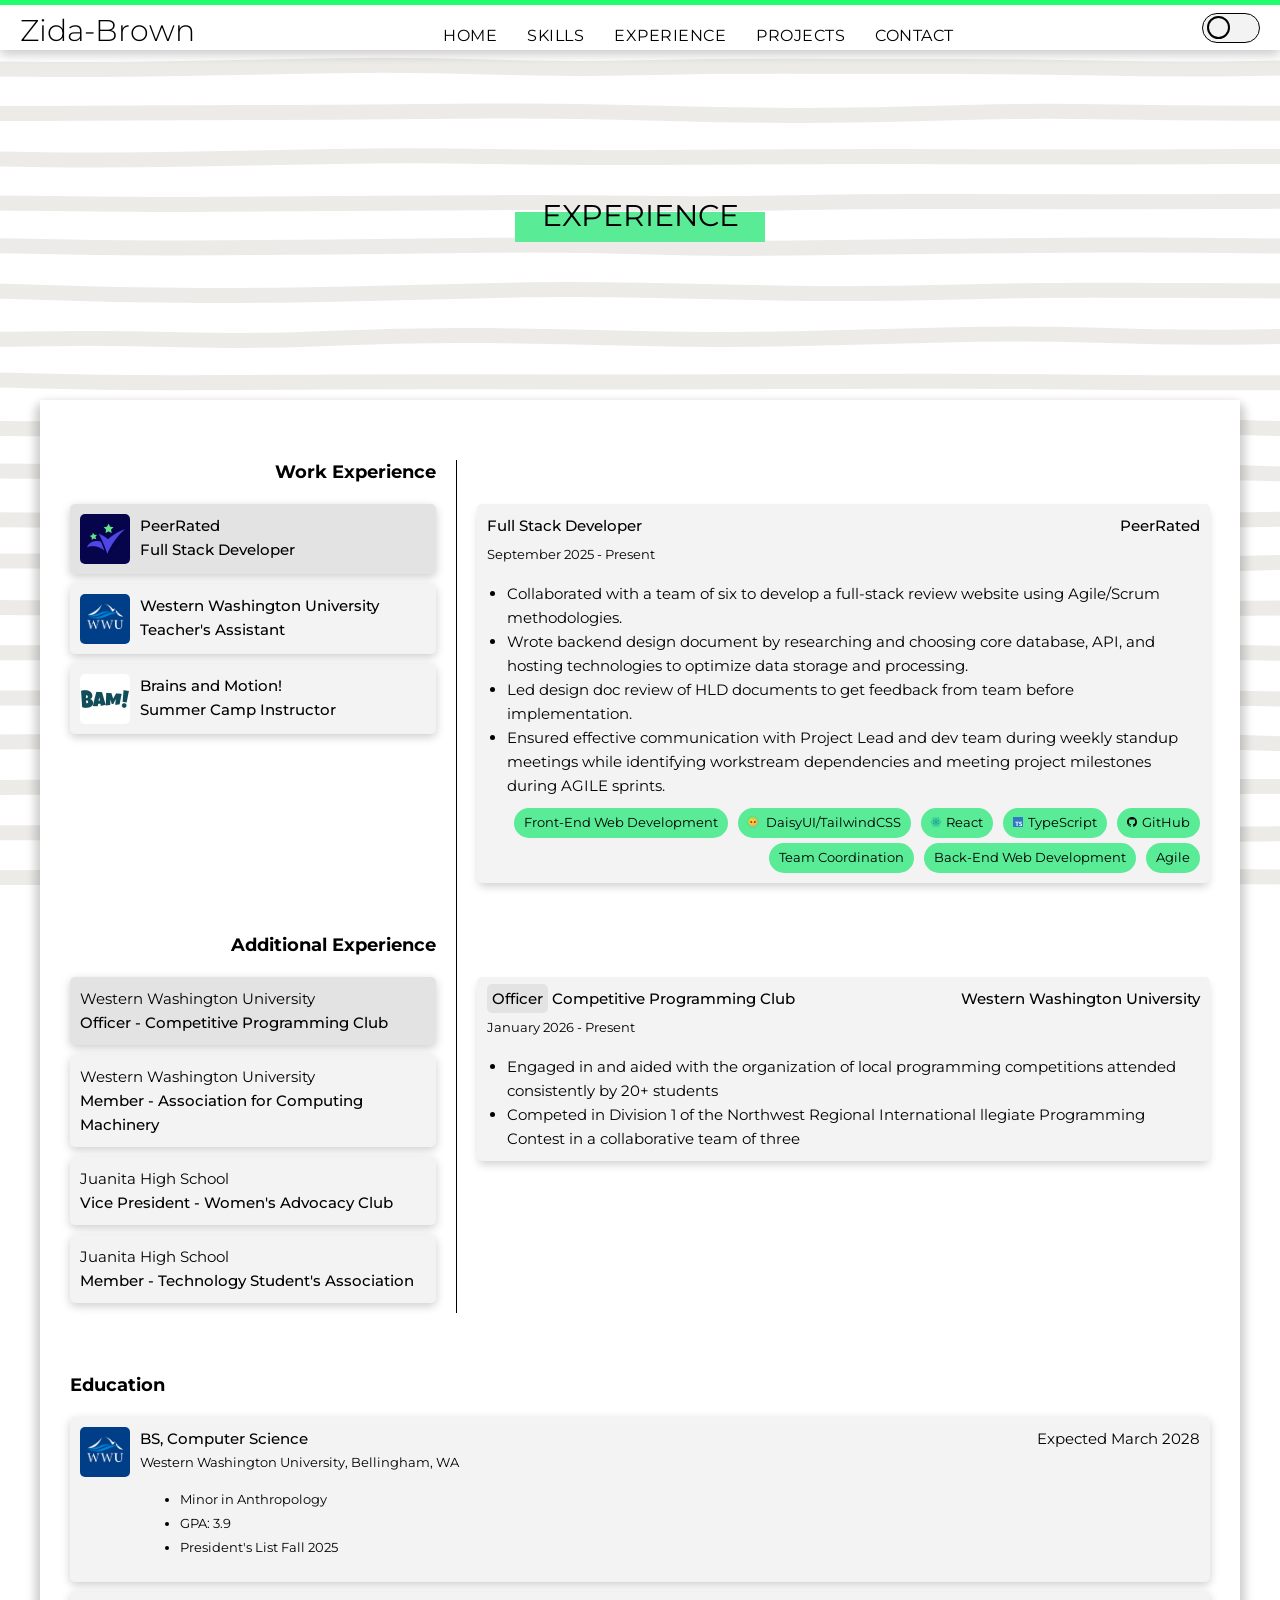
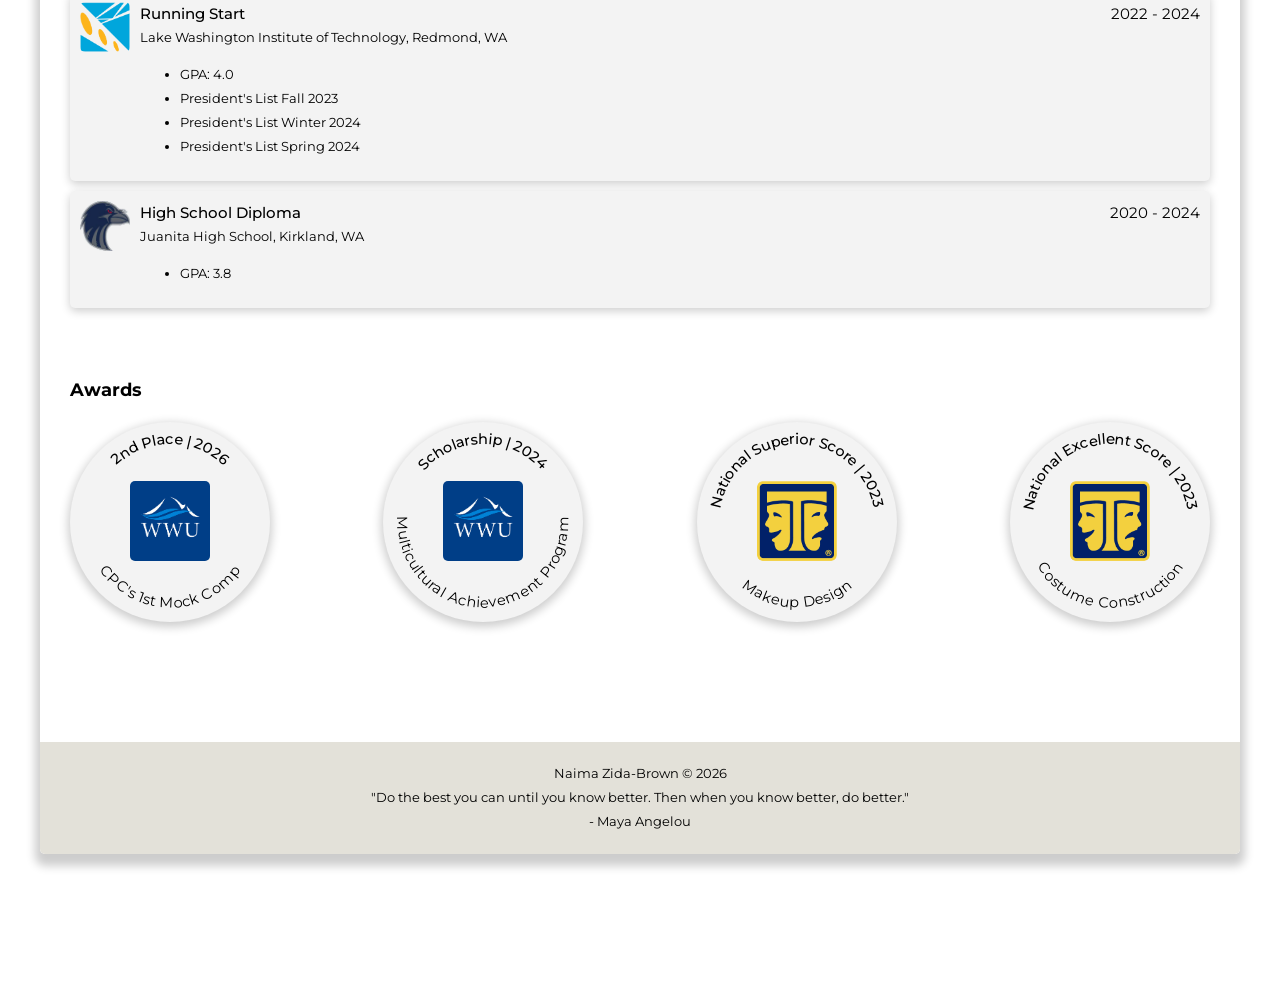
==== commit be76aaba: "feat: scrollbar, shiny button, see all, and light-dark mode logo styling added. MySQL skill and skil" ====
--- a/experience.html
+++ b/experience.html
@@ -133,12 +133,12 @@
                         <ul class="tag-list">
                             <li class="tag">Front-End Web Development</li>
                             <li class="tag">
-                                <img src="logos/daisyui-logo.svg" alt="DaisyUI logo" class="tag-logo">
+                                <img src="logos/daisyui-logo.svg" alt="DaisyUI logo" class="tag-logo light-drop-shadow dark-drop-shadow">
                                 DaisyUI/TailwindCSS
                             </li>
-                            <li class="tag"><img src="logos/react-icon.svg" alt="React logo" class="tag-logo">React</li>
+                            <li class="tag"><img src="logos/react-icon.svg" alt="React logo" class="tag-logo light-darker-70">React</li>
                             <li class="tag"><img src="logos/typescript-icon.svg" alt="TypeScript logo"
-                                    class="tag-logo">TypeScript</li>
+                                    class="tag-logo dark-drop-shadow">TypeScript</li>
                             <li class="tag"> <svg xmlns="http://www.w3.org/2000/svg" viewBox="0 0 640 640"
                                     fill="currentColor" class="tag-logo">
                                     <path
@@ -210,7 +210,7 @@
                         </ul>
                         <ul class="tag-list">
                             <li class="tag">Teaching</li>
-                            <li class="tag">Education</li>
+                            <li class="tag">Computer Science Education</li>
                             <li class="tag">Conflict Resolution</li>
                             <li class="tag">Problem Solving</li>
                             <li class="tag">Working with Children</li>
--- a/portfolio.css
+++ b/portfolio.css
@@ -24,7 +24,6 @@
     --c-primary: #f3f3f3;
     --c-primary-dark: #e3e3e3;
     --c-secondary: #e3e1d9;
-    --c-tertiary: rgb(0, 191, 131);
     --c-tertiary: rgb(0, 142, 97);
     --c-item: rgb(227, 227, 227);
     --c-item-dark: rgb(122, 122, 122);
@@ -85,6 +84,26 @@
 }
 
 
+/* ---------- SCROLLBAR ------------------------------------------------------------ */
+::-webkit-scrollbar {
+    width: 15px;
+    background-color: var(--c-item);
+    border-left: 1px solid rgba(0, 0, 0, .2);
+}
+
+::-webkit-scrollbar-thumb {
+    background-color: color-mix(in srgb, var(--c-item-dark) 60%, transparent);
+    border-left: 1px solid rgba(0, 0, 0, .2);
+    border-radius: 15px;
+
+}
+
+::-webkit-scrollbar-thumb:hover {
+    background-color: var(--c-item-dark);
+    cursor: pointer;
+}
+
+
 /* ---------- GENERAL STYLING ------------------------------------------------------------ */
 .p-full {
     padding: 60px 10px;
@@ -167,6 +186,22 @@
 
 .mobile-h-0 {
     height: 0;
+}
+
+.dark .dark-brighter-150 {
+    filter: brightness(150%) drop-shadow(0 0 1px var(--c-shadow));
+}
+
+.dark .dark-drop-shadow {
+    filter: drop-shadow(0 0 1px var(--c-shadow));
+}
+
+body:not(.dark) .light-darker-70 {
+    filter: brightness(70%) drop-shadow(0 0 1px var(--c-shadow));
+}
+
+body:not(.dark) .light-drop-shadow {
+    filter: drop-shadow(0 0 1px var(--c-shadow));
 }
 
 
@@ -450,6 +485,12 @@
     margin-top: 10px;
     text-decoration: none;
     color: var(--c-link);
+    transition: all 0.3s ease;
+}
+
+.see-all:hover {
+    font-weight: 600;
+    letter-spacing: -0.3px;
 }
 
 .prim-bg {
@@ -523,6 +564,9 @@
     border-radius: 5px;
     letter-spacing: 0.4px;
     cursor: pointer;
+    position: relative;
+    overflow: hidden;
+    transition: all 0.3s ease;
 
     /* Left padding +20px for svg width and +5px for spacing */
     padding: 10px 15px 10px 40px;
@@ -534,6 +578,34 @@
         height: 20px;
         width: 20px;
     }
+}
+
+.about-button:hover {
+    transform: scale(1.05);
+    font-weight: 500;
+    box-shadow: 0 4px 8px var(--c-shadow);
+}
+
+.about-button::before {
+    content: '';
+    position: absolute;
+    top: -50%;
+    left: -50%;
+    width: 200%;
+    height: 200%;
+    background: linear-gradient(0deg,
+            transparent,
+            transparent 30%,
+            rgba(255, 255, 255, 0.3));
+    transform: rotate(-45deg);
+    /* shine */
+    transition: all 0.5s ease;
+    opacity: 0;
+}
+
+.about-button:hover::before {
+    opacity: 1;
+    transform: rotate(-45deg) translateY(100%);
 }
 
 
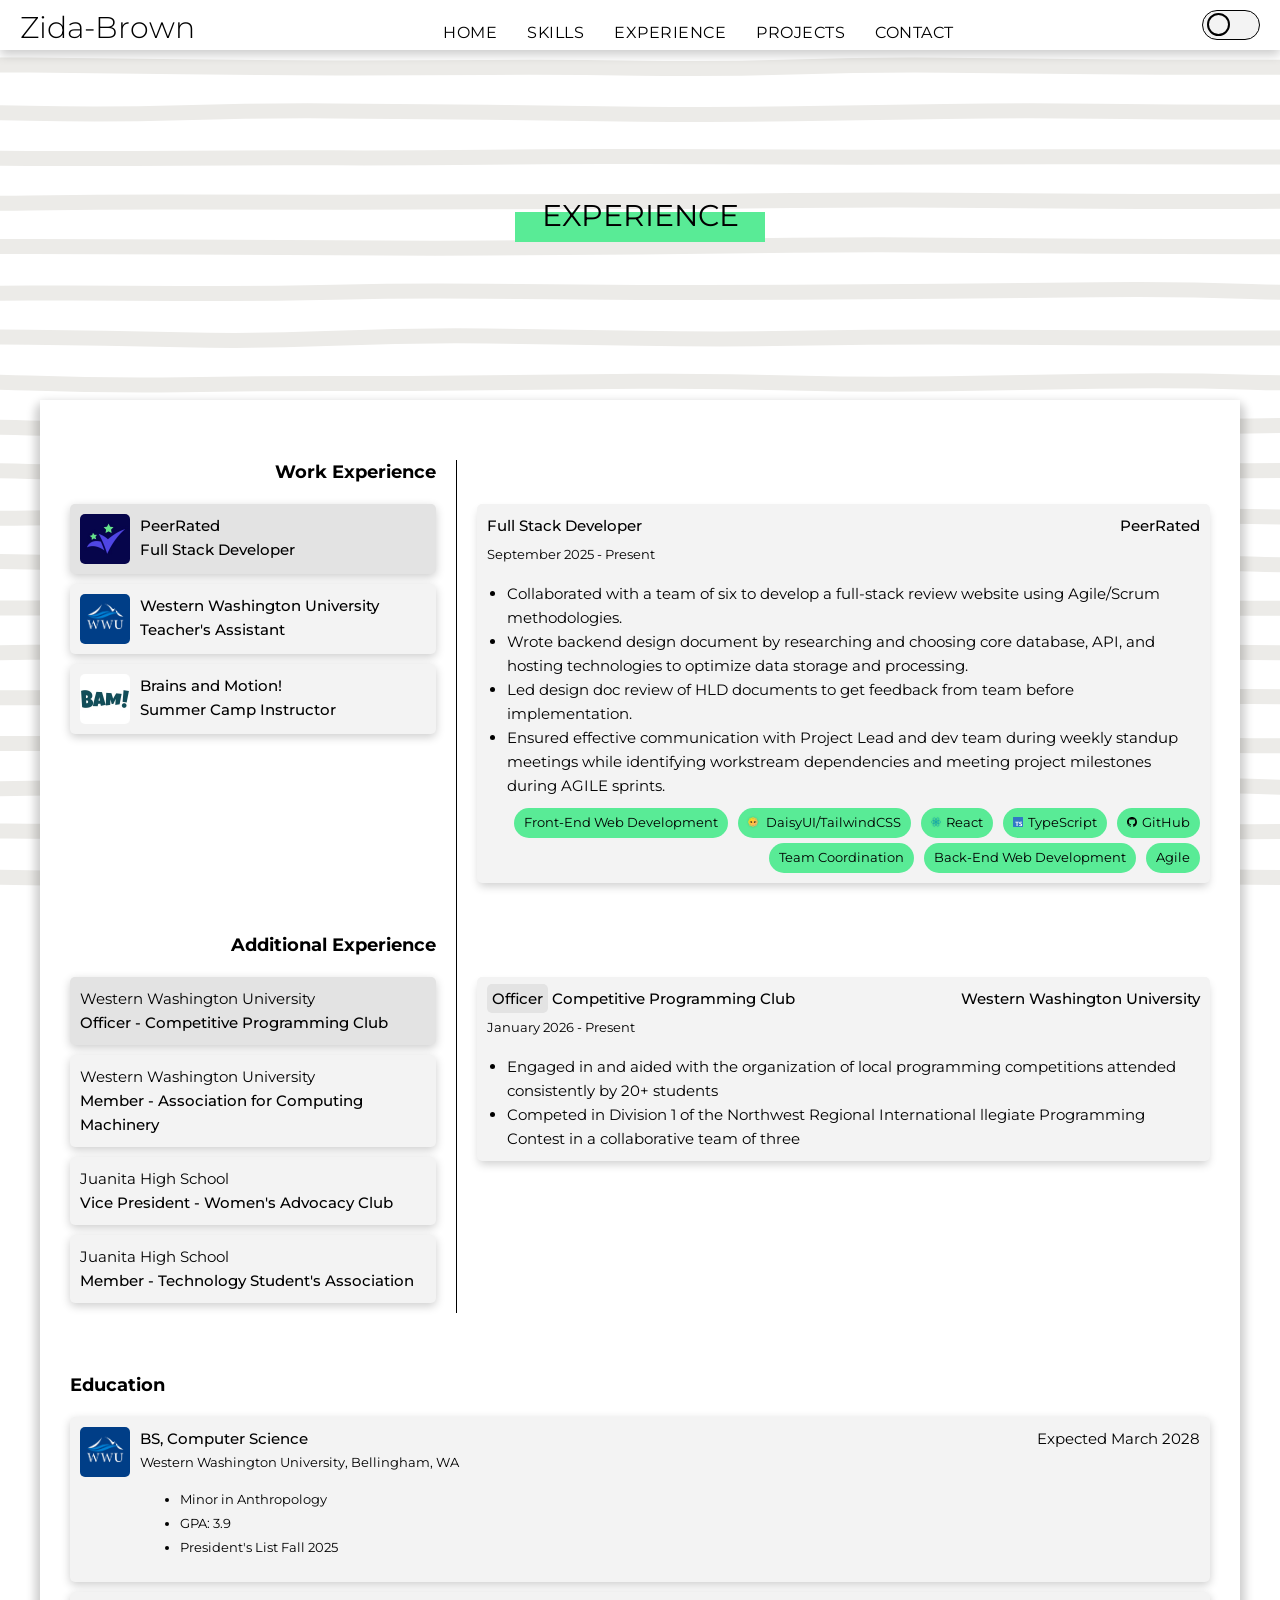
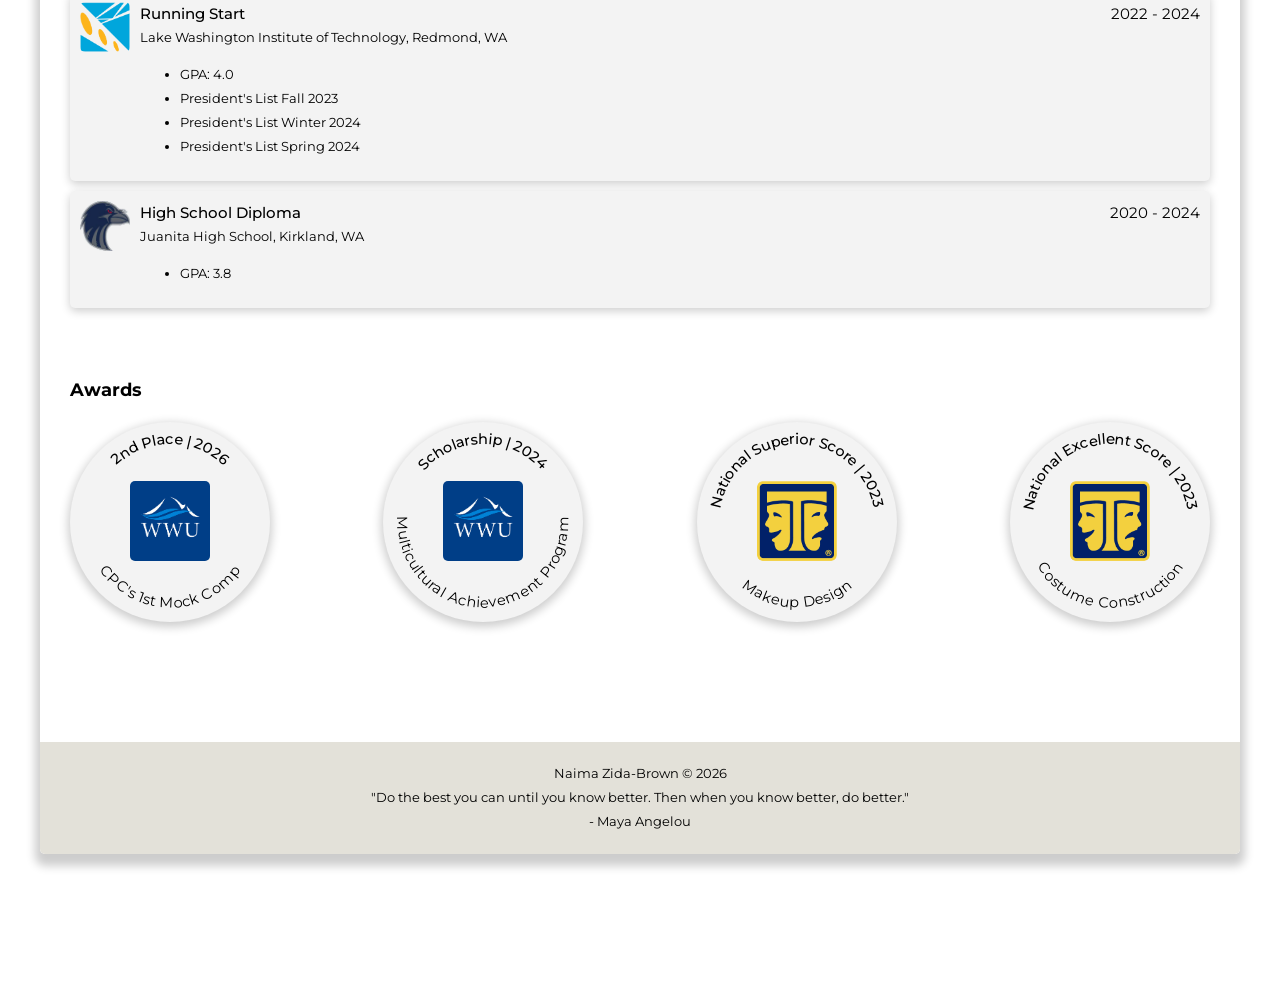
==== commit ce477a7a: "fix: page indexing updated, project svg's fixed on mobile, minor formatting." ====
--- a/experience.html
+++ b/experience.html
@@ -7,6 +7,10 @@
     <title>Experience | Zida-Brown</title>
     <link rel="stylesheet" href="portfolio.css">
     <link rel="icon" type="image/x-icon" href="images/favicon.ico">
+
+    <script type="text/javascript">
+        onPage = "experience";
+    </script>
 
     <link rel="preconnect" href="https://fonts.googleapis.com">
     <link rel="preconnect" href="https://fonts.gstatic.com" crossorigin>
--- a/portfolio.css
+++ b/portfolio.css
@@ -819,6 +819,10 @@
     object-fit: cover;
 }
 
+.card a svg {
+    fill: var(--c-font);
+}
+
 .card-text {
     padding: 15px 10px 20px;
     display: flex;
@@ -829,6 +833,15 @@
     img {
         width: 25px;
         height: 25px;
+    }
+
+    a {
+        width: 25px;
+        height: 25px;
+
+        svg {
+            width: 100%;
+        }
     }
 }
 
@@ -886,20 +899,20 @@
 
 form {
     width: 100%;
-    padding: 20px;
+    padding: 5px 20px 20px;
     background-color: var(--c-bg);
     border: 1px solid var(--c-item-dark);
     box-shadow: 1px 5px 15px var(--c-shadow);
 
     display: grid;
-    grid-template-rows: 40px 40px 120px 40px;
+    grid-template-rows: 55px 55px 180px 40px;
     grid-template-areas:
         "ni"
         "ci"
         "mi"
         "s"
     ;
-    gap: 40px;
+    gap: 10px;
 
     ::placeholder {
         color: var(--c-link);
@@ -910,7 +923,7 @@
     height: 100%;
     font-family: 'Montserrat', sans-serif;
     color: var(--c-font);
-    background-color: var(--c-bg);
+    background-color: inherit;
     border: none;
     border-bottom: 1px solid var(--c-item-dark);
     outline: none;
@@ -927,7 +940,14 @@
     resize: none;
 }
 
+#msg-name, #msg-contact {
+    padding-top: 20px;
+}
+
 #msg-message {
+    height: 120px;
+    width: 100%;
+    margin: auto;
     grid-area: mi;
 }
 
@@ -955,18 +975,12 @@
 /* ---------- RESPONSIVENESS ------------------------------------------------------------ */
 /* Small devices (portrait tablets and large phones, 600px and up) */
 @media only screen and (min-width: 600px) {
-
-    /* Anything that doesn't worj on 320px screens goes here. */
     .p-full {
         padding: 60px 30px;
     }
 
     .mobile-flex-column {
         flex-direction: row;
-    }
-
-    header {
-        border-top: 5px solid #ff2222;
     }
 
     .hero {
@@ -1031,12 +1045,13 @@
     }
 
     form {
-        grid-template-rows: 40px 120px 40px;
+        grid-template-rows: 55px 120px 40px;
         grid-template-areas:
             "ni ci"
             "mi mi"
             ". s"
         ;
+        gap: 40px;
     }
 
     .skills-tag-example {
@@ -1087,22 +1102,9 @@
         height: 100%;
     }
 
-    .card a svg {
-        fill: var(--c-font);
-    }
-
     .card-text {
         font-size: small;
         line-height: 18px;
-
-        a {
-            width: 25px;
-            height: 25px;
-
-            img {
-                width: 100%;
-            }
-        }
     }
 
     .card.center {
@@ -1192,10 +1194,6 @@
 
 /* Medium devices (landscape tablets, 768px and up) */
 @media only screen and (min-width: 768px) {
-    header {
-        border-top: 5px solid #de22ff;
-    }
-
     .mobile-h-0 {
         height: auto;
     }
@@ -1334,10 +1332,6 @@
 
 /* Large devices (laptops/desktops, 992px and up) */
 @media only screen and (min-width: 992px) {
-    header {
-        border-top: 5px solid #227eff;
-    }
-
     nav ul {
         gap: 30px;
     }
@@ -1380,10 +1374,6 @@
 
 /* Extra large devices (large laptops and desktops, 1200px and up) */
 @media only screen and (min-width: 1200px) {
-    header {
-        border-top: 5px solid #22ff6c;
-    }
-
     #wrapper {
         width: 1200px;
         margin-left: auto;
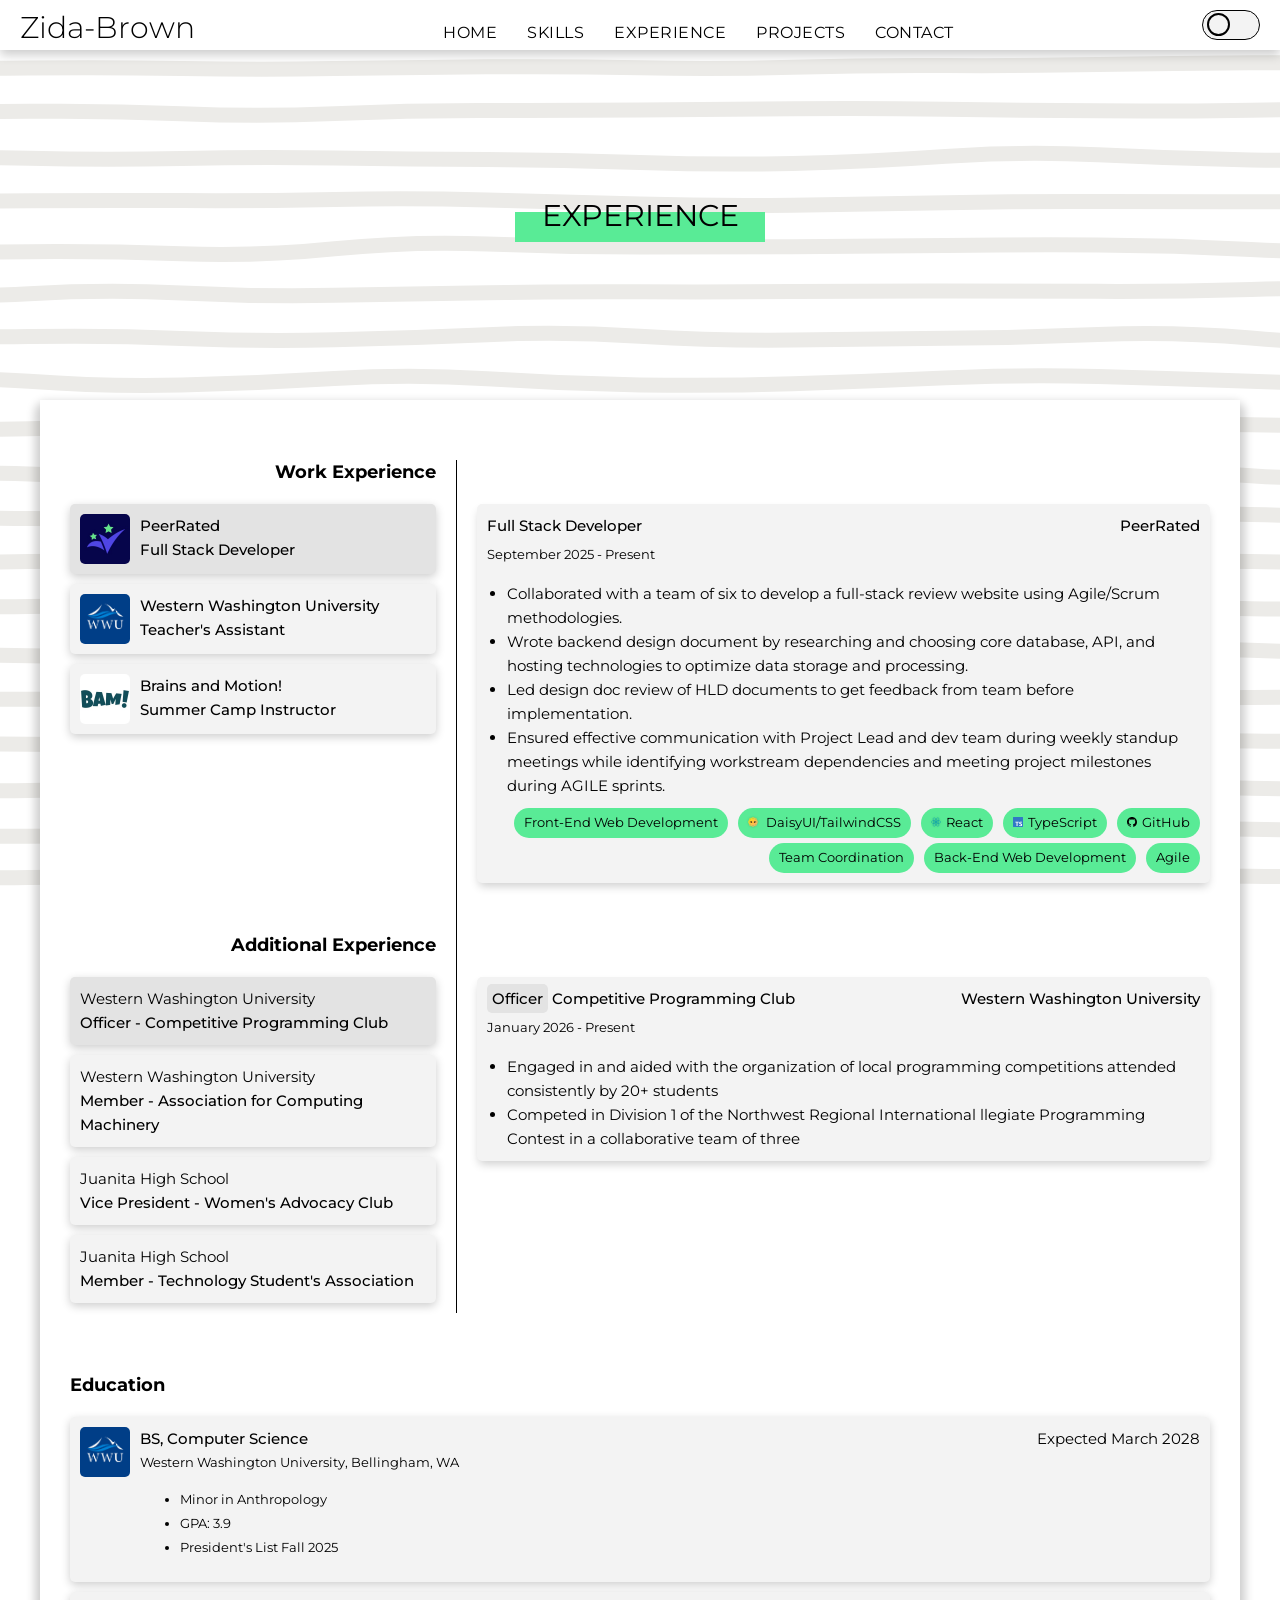
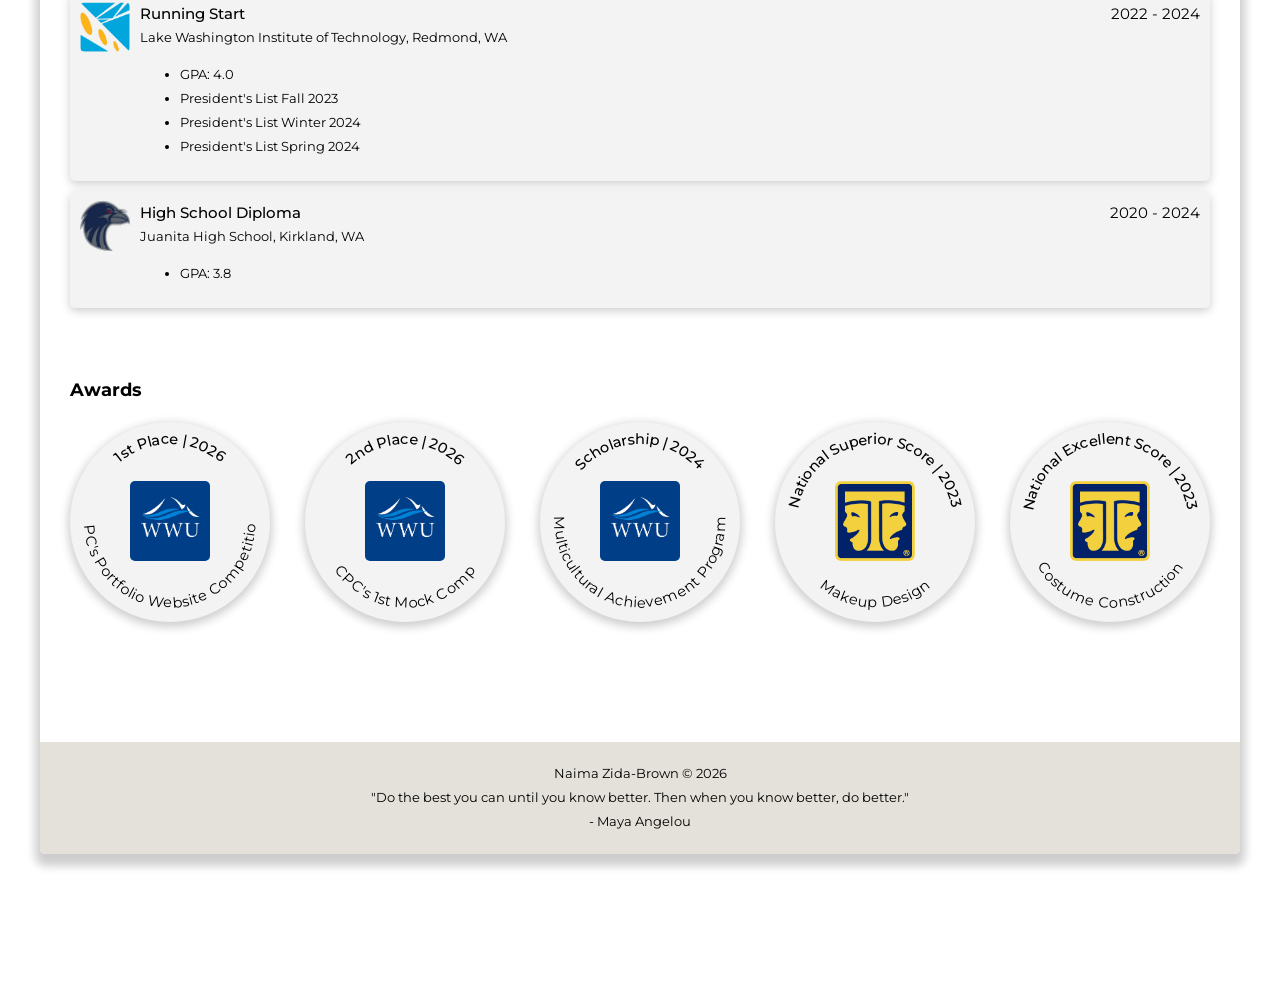
==== commit 31fe132e: "feat: CPC portfolio comp. award added." ====
--- a/experience.html
+++ b/experience.html
@@ -137,10 +137,12 @@
                         <ul class="tag-list">
                             <li class="tag">Front-End Web Development</li>
                             <li class="tag">
-                                <img src="logos/daisyui-logo.svg" alt="DaisyUI logo" class="tag-logo light-drop-shadow dark-drop-shadow">
+                                <img src="logos/daisyui-logo.svg" alt="DaisyUI logo"
+                                    class="tag-logo light-drop-shadow dark-drop-shadow">
                                 DaisyUI/TailwindCSS
                             </li>
-                            <li class="tag"><img src="logos/react-icon.svg" alt="React logo" class="tag-logo light-darker-70">React</li>
+                            <li class="tag"><img src="logos/react-icon.svg" alt="React logo"
+                                    class="tag-logo light-darker-70">React</li>
                             <li class="tag"><img src="logos/typescript-icon.svg" alt="TypeScript logo"
                                     class="tag-logo dark-drop-shadow">TypeScript</li>
                             <li class="tag"> <svg xmlns="http://www.w3.org/2000/svg" viewBox="0 0 640 640"
@@ -442,6 +444,32 @@
             <h3 class="p-top mb-20">Awards</h3>
 
             <section id="awards" class="p-bottom flex flex-wrap gap-20">
+
+                <div class="award">
+                    <div class="award-center">
+                        <img src="logos/wwu-logo.jpg" alt="WWU logo">
+                        <p>Western Washington University, Competitive Programming Club</p>
+                    </div>
+
+                    <svg viewBox="0 0 110 110">
+                        <path id="curve-1" d="M 10 50 a 40 40 0 0 1 90 0">
+                        </path>
+                        <text>
+                            <textPath class="font-500" href="#curve-1" text-anchor="middle" startOffset="50%"
+                                dominant-baseline="middle">
+                                1st Place | 2026
+                            </textPath>
+                        </text>
+
+                        <path id="curve-2" d="M 10 50 a 40 40 0 0 0 90 0">
+                        </path>
+                        <text>
+                            <textPath href="#curve-2" text-anchor="middle" startOffset="50%" dominant-baseline="middle">
+                                CPC's Portfolio Website Competition
+                            </textPath>
+                        </text>
+                    </svg>
+                </div>
 
                 <div class="award">
                     <div class="award-center">
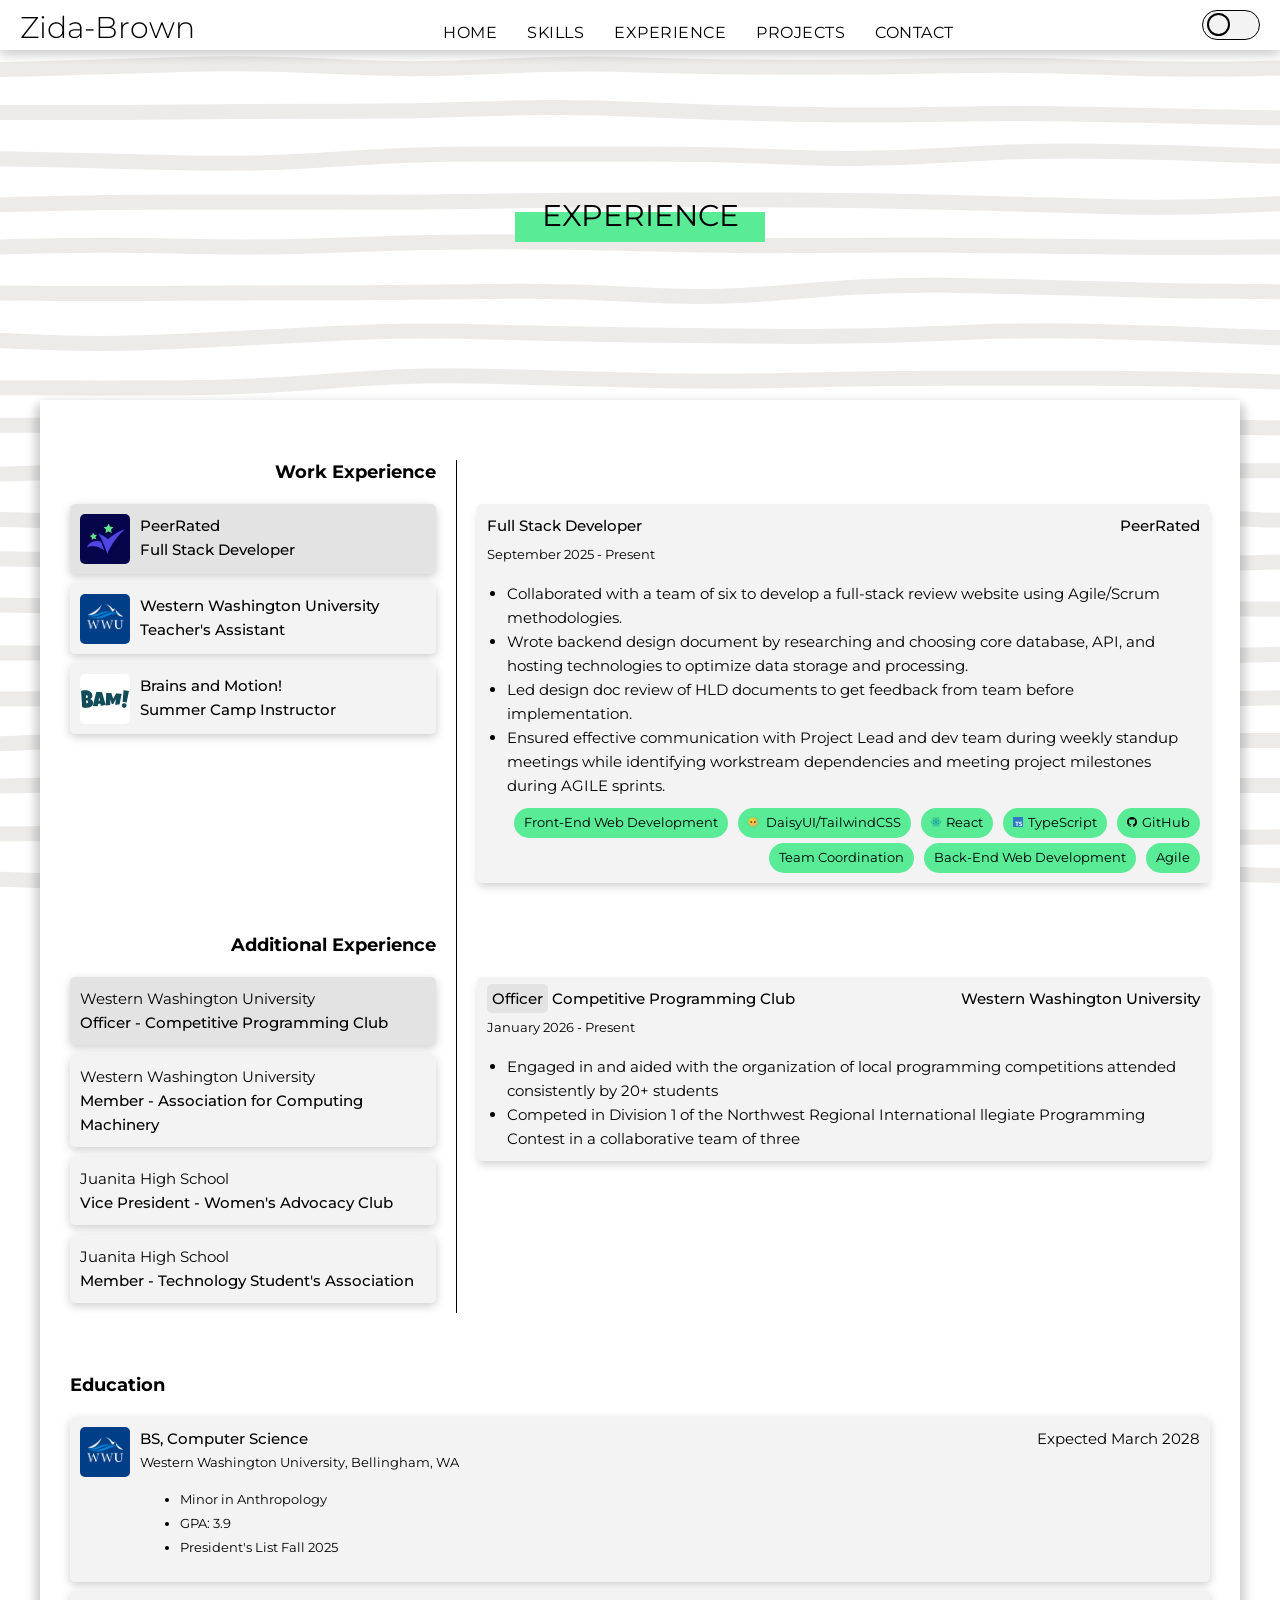
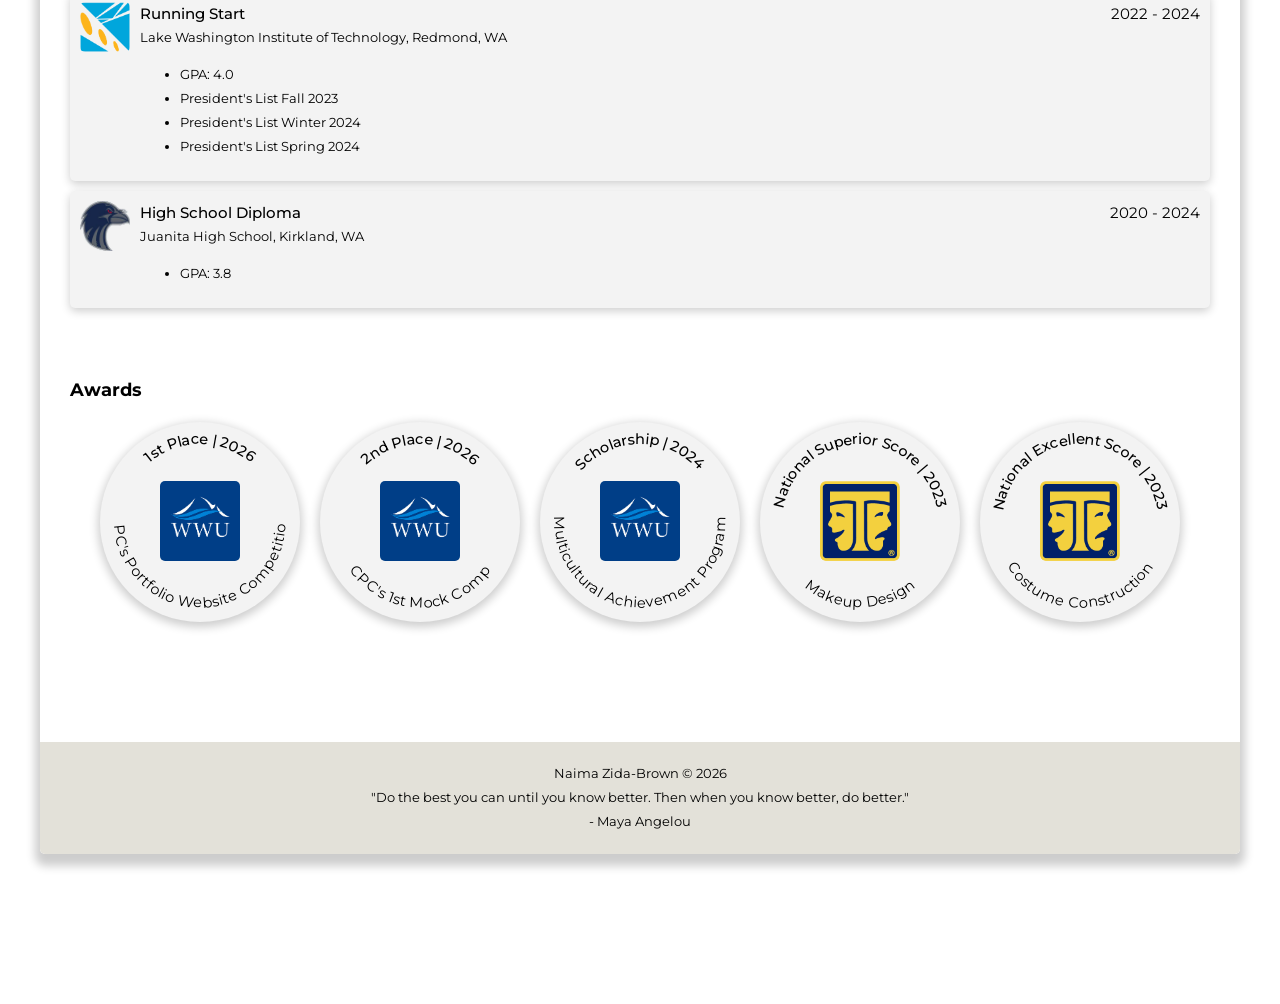
==== commit d04f9dab: "feat: slide in/up, click in, and wave in animations added. carousel auto scroll, award positioning, " ====
--- a/experience.html
+++ b/experience.html
@@ -62,10 +62,10 @@
 
             <div id="experience" class="split">
 
-                <section>
+                <section class="slide-in-overflow">
                     <h3>Work Experience</h3>
 
-                    <section class="click-open-btn box-item flex">
+                    <section class="click-open-btn box-item flex slide-in">
                         <img src="logos/peerrated-logo.jpg" alt="PeerRated Logo" class="job-logo">
                         <p class="font-500">
                             PeerRated
@@ -74,7 +74,7 @@
                         </p>
                     </section>
 
-                    <section class="click-open-btn box-item flex">
+                    <section class="click-open-btn box-item flex slide-in">
                         <img src="logos/wwu-logo.jpg" alt="Western Washington University Logo" class="job-logo">
                         <p class="font-500">
                             Western Washington University
@@ -83,7 +83,7 @@
                         </p>
                     </section>
 
-                    <section class="click-open-btn box-item flex">
+                    <section class="click-open-btn box-item flex slide-in">
                         <img src="logos/bam-logo.jpg" alt="Western Washington University Logo" class="job-logo">
                         <p class="font-500">
                             Brains and Motion!
@@ -229,31 +229,31 @@
 
 
             <div id="additional" class="split">
-                <section>
+                <section class="slide-in-overflow">
                     <h3>Additional Experience</h3>
 
-                    <section class="click-open-btn box-item">
+                    <section class="click-open-btn box-item slide-in">
                         <p>Western Washington University</p>
                         <p class="font-500">
                             Officer - Competitive Programming Club
                         </p>
                     </section>
 
-                    <section class="click-open-btn box-item">
+                    <section class="click-open-btn box-item slide-in">
                         <p>Western Washington University</p>
                         <p class="font-500">
                             Member - Association for Computing Machinery
                         </p>
                     </section>
 
-                    <section class="click-open-btn box-item">
+                    <section class="click-open-btn box-item slide-in">
                         <p>Juanita High School</p>
                         <p class="font-500">
                             Vice President - Women's Advocacy Club
                         </p>
                     </section>
 
-                    <section class="click-open-btn box-item">
+                    <section class="click-open-btn box-item slide-in">
                         <p>Juanita High School</p>
                         <p class="font-500">
                             Member - Technology Student's Association
@@ -443,7 +443,7 @@
 
             <h3 class="p-top mb-20">Awards</h3>
 
-            <section id="awards" class="p-bottom flex flex-wrap gap-20">
+            <section id="awards" class="wave-in-section p-bottom flex flex-wrap gap-20">
 
                 <div class="award">
                     <div class="award-center">
--- a/portfolio.css
+++ b/portfolio.css
@@ -248,6 +248,7 @@
     background-color: var(--c-primary);
     height: 100%;
     width: 95%;
+    margin-left: -1px;
     display: flex;
     align-items: center;
     padding: 3px 20px 3px 10px;
@@ -527,6 +528,72 @@
 
 .split-divider {
     background-color: var(--c-font);
+}
+
+.slide-in {
+    opacity: 0;
+    translate: -50%;
+    transition-property: translate, opacity;
+    transition-duration: 800ms;
+    transition-timing-function: ease-out;
+    transition-delay: 200ms;
+}
+
+.slide-up {
+    opacity: 0;
+    transform: scale(1.1);
+    transition-property: transform, opacity;
+    transition-duration: 600ms;
+    transition-timing-function: ease-out;
+    transition-delay: 200ms;
+}
+
+.click-in.left-click {
+    opacity: 0;
+    translate: -100px;
+    transition-property: translate, opacity;
+    transition-duration: 600ms;
+}
+.click-in.right-click {
+    opacity: 0;
+    translate: 100px;
+    transition-property: translate, opacity;
+    transition-duration: 600ms;
+}
+
+.slide-in.show, .slide-up.show, .click-in.show {
+    opacity: 1;
+    translate: 0px;
+    transform: scale(1);
+}
+
+.slide-in-overflow {
+    overflow: hidden;
+    margin-left: -20px;
+    margin-right: -20px;
+    padding-left: 20px;
+    padding-right: 20px;
+}
+
+.wave-in {
+    animation: bounce 600ms;
+}
+
+@keyframes bounce {
+    0%, 100% {
+        transform: none;
+        animation-timing-function: ease-out;
+    }
+
+    50% {
+        transform: translateY(-25px);
+        animation-timing-function: ease-in;
+    }
+
+    90% {
+        transform: translateY(5px);
+        animation-timing-function: ease-in;
+    }
 }
 
 
@@ -1074,10 +1141,6 @@
         max-height: 20px;
     }
 
-    #awards {
-        justify-content: space-between;
-    }
-
     /* Projects Carousel main styling */
     .carousel-track {
         display: flex;
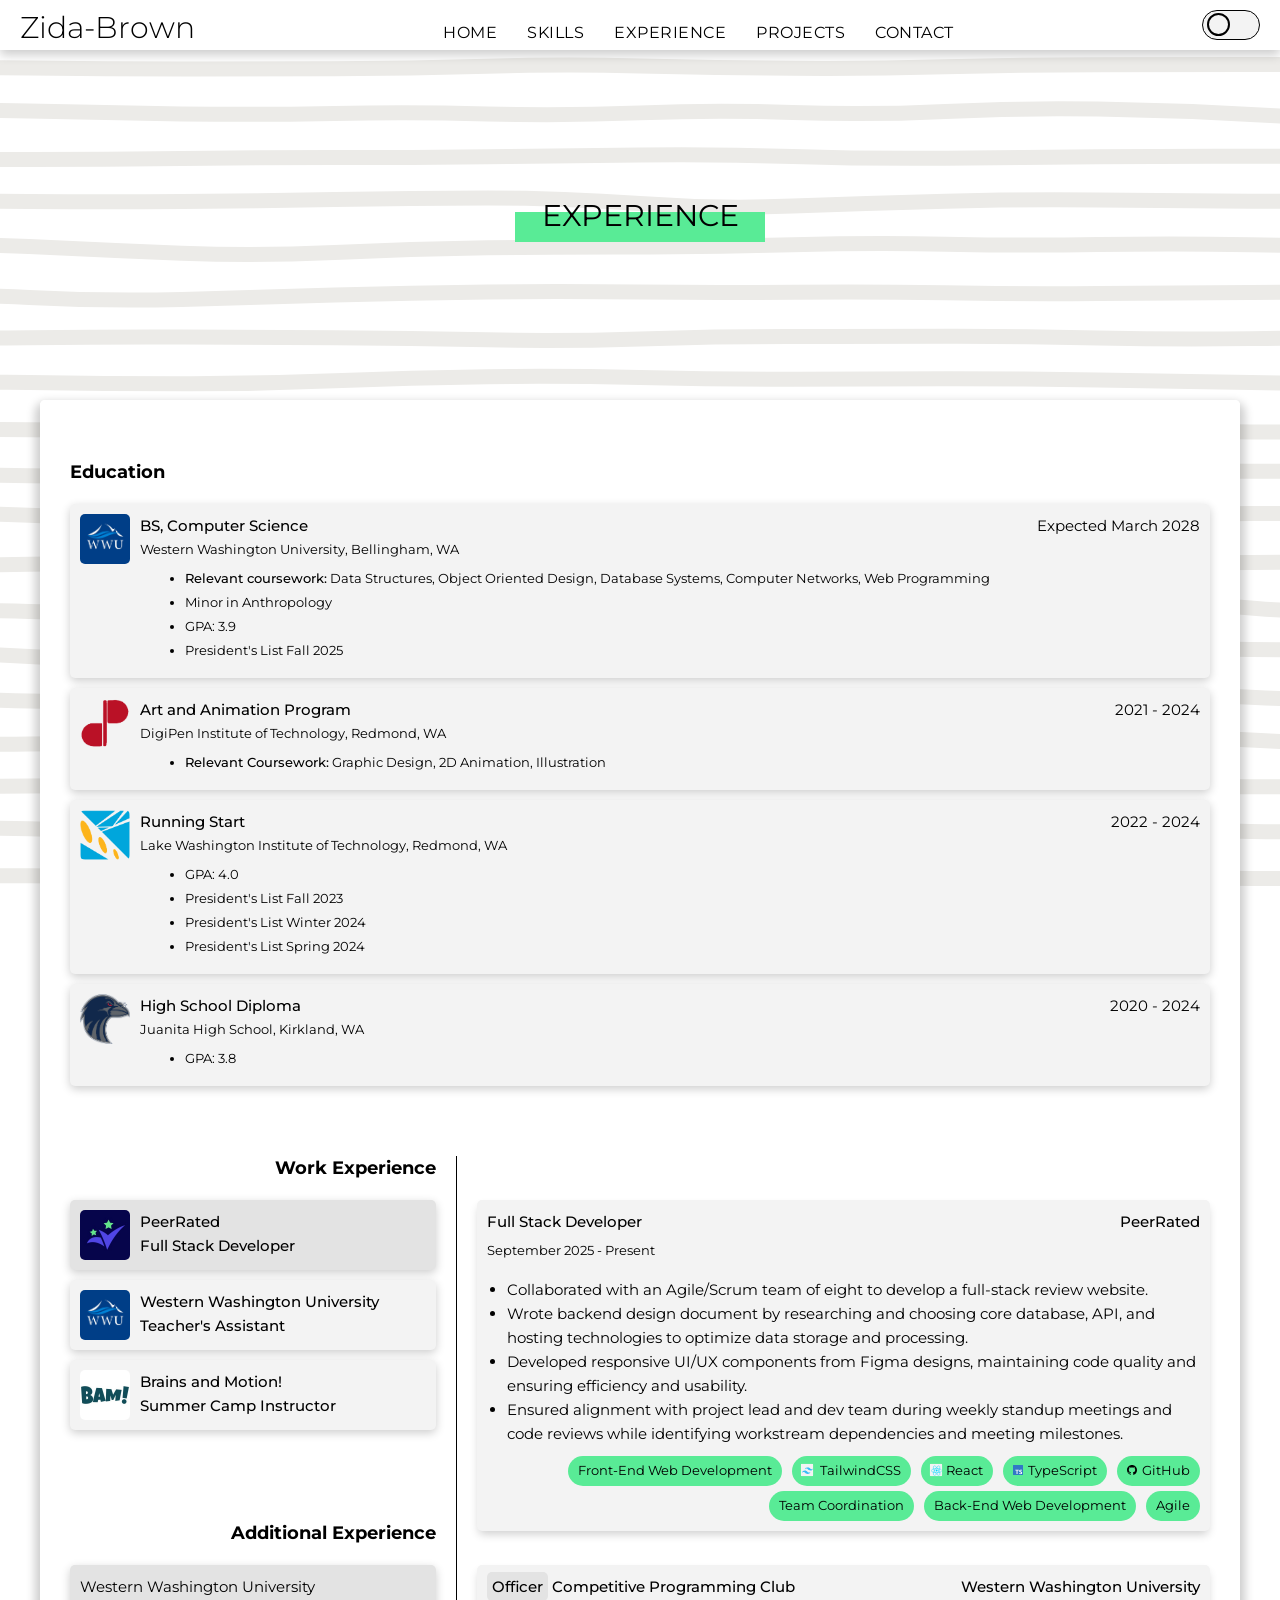
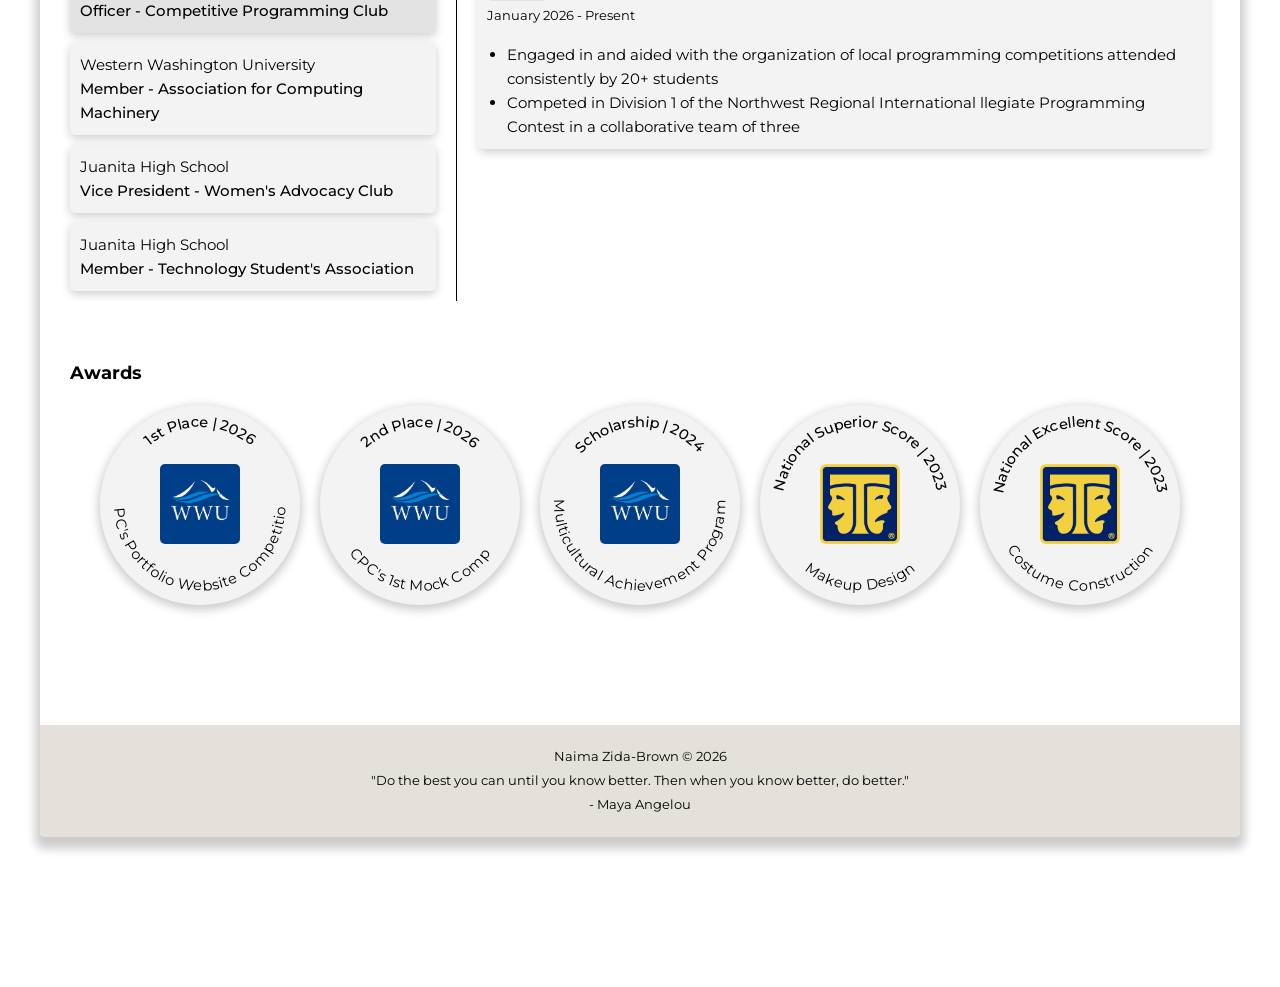
==== commit 1cdc1ae3: "feat: content updated with new information, content rearranged, class renamed for clarity." ====
--- a/experience.html
+++ b/experience.html
@@ -60,13 +60,108 @@
     <div id="wrapper">
         <main class="p-full">
 
-            <div id="experience" class="split">
+            <h3 class="mb-20">Education</h3>
+
+            <section>
+                <div class="box-item flex">
+                    <img src="logos/wwu-icon.jpg" class="job-logo" alt="Western Washington University logo">
+
+                    <div class="width-full">
+                        <div class="flex justify-between">
+                            <p class="font-500">BS, Computer Science</p>
+                            <p>Expected March 2028</p>
+                        </div>
+                        <p class="font-smaller">Western Washington University, Bellingham, WA</p>
+                        <ul class="font-smaller m-5">
+                            <li>
+                                <span class="font-500">Relevant coursework:</span> Data Structures, Object Oriented
+                                Design, Database Systems, Computer
+                                Networks, Web Programming
+                            </li>
+                            <li>
+                                Minor in Anthropology
+                            </li>
+                            <li>
+                                GPA: 3.9
+                            </li>
+                            <li>
+                                President's List Fall 2025
+                            </li>
+                        </ul>
+                    </div>
+                </div>
+
+                <div class="box-item flex">
+                    <img src="logos/digipen-icon.png" class="job-logo"
+                        alt="Lake Washington Institute of Technology logo">
+
+                    <div class="width-full">
+                        <div class="flex justify-between">
+                            <p class="font-500">Art and Animation Program</p>
+                            <p>2021 - 2024</p>
+                        </div>
+                        <p class="font-smaller">DigiPen Institute of Technology, Redmond, WA</p>
+                        <ul class="font-smaller m-5">
+                            <li>
+                                <span class="font-500">Relevant Coursework:</span> Graphic Design, 2D Animation,
+                                Illustration
+                            </li>
+                        </ul>
+                    </div>
+                </div>
+
+                <div class="box-item flex">
+                    <img src="logos/lwtech-icon.png" class="job-logo"
+                        alt="Lake Washington Institute of Technology logo">
+
+                    <div class="width-full">
+                        <div class="flex justify-between">
+                            <p class="font-500">Running Start</p>
+                            <p>2022 - 2024</p>
+                        </div>
+                        <p class="font-smaller">Lake Washington Institute of Technology, Redmond, WA</p>
+                        <ul class="font-smaller m-5">
+                            <li>
+                                GPA: 4.0
+                            </li>
+                            <li>
+                                President's List Fall 2023
+                            </li>
+                            <li>
+                                President's List Winter 2024
+                            </li>
+                            <li>
+                                President's List Spring 2024
+                            </li>
+                        </ul>
+                    </div>
+                </div>
+
+                <div class="box-item flex">
+                    <img src="logos/jhs-icon.png" class="job-logo" alt="Juanita High School logo">
+
+                    <div class="width-full">
+                        <div class="flex justify-between">
+                            <p class="font-500">High School Diploma</p>
+                            <p>2020 - 2024</p>
+                        </div>
+                        <p class="font-smaller">Juanita High School, Kirkland, WA</p>
+                        <ul class="font-smaller m-5">
+                            <li>
+                                GPA: 3.8
+                            </li>
+                        </ul>
+                    </div>
+                </div>
+            </section>
+
+            <div id="experience" class="p-top split">
 
                 <section class="slide-in-overflow">
                     <h3>Work Experience</h3>
 
                     <section class="click-open-btn box-item flex slide-in">
-                        <img src="logos/peerrated-logo.jpg" alt="PeerRated Logo" class="job-logo">
+                        <img src="logos/peerrated-icon.jpg" alt="PeerRated Logo" class="job-logo">
                         <p class="font-500">
                             PeerRated
                             <br>
@@ -75,7 +170,7 @@
                     </section>
 
                     <section class="click-open-btn box-item flex slide-in">
-                        <img src="logos/wwu-logo.jpg" alt="Western Washington University Logo" class="job-logo">
+                        <img src="logos/wwu-icon.jpg" alt="Western Washington University Logo" class="job-logo">
                         <p class="font-500">
                             Western Washington University
                             <br>
@@ -84,7 +179,7 @@
                     </section>
 
                     <section class="click-open-btn box-item flex slide-in">
-                        <img src="logos/bam-logo.jpg" alt="Western Washington University Logo" class="job-logo">
+                        <img src="logos/bam-icon.jpg" alt="Western Washington University Logo" class="job-logo">
                         <p class="font-500">
                             Brains and Motion!
                             <br>
@@ -111,40 +206,32 @@
                         </div>
                         <ul>
                             <li>
-                                Collaborated with a team of six to develop a full-stack review website using
-                                Agile/Scrum
-                                methodologies.
-                            </li>
-                            <li>
-                                Wrote backend design document by researching and choosing core database,
-                                API,
-                                and
+                                Collaborated with an Agile/Scrum team of eight to develop a full-stack review website.
+                            </li>
+                            <li>
+                                Wrote backend design document by researching and choosing core database, API, and
                                 hosting technologies to optimize data storage and processing.
                             </li>
                             <li>
-                                Led design doc review of HLD documents to get feedback from team before
-                                implementation.
-                            </li>
-                            <li>
-                                Ensured effective communication with Project Lead and dev team during weekly
-                                standup
-                                meetings while identifying workstream dependencies and meeting project
-                                milestones
-                                during
-                                AGILE sprints.
+                                Developed responsive UI/UX components from Figma designs, maintaining code quality and
+                                ensuring efficiency and usability.
+                            </li>
+                            <li>
+                                Ensured alignment with project lead and dev team during weekly standup meetings and code
+                                reviews while identifying workstream dependencies and meeting milestones.
                             </li>
                         </ul>
                         <ul class="tag-list">
                             <li class="tag">Front-End Web Development</li>
                             <li class="tag">
-                                <img src="logos/daisyui-logo.svg" alt="DaisyUI logo"
-                                    class="tag-logo light-drop-shadow dark-drop-shadow">
-                                DaisyUI/TailwindCSS
+                                <img src="logos/tailwind-icon.svg" alt="TailwindCSS logo"
+                                    class="tag-logo light-logo-border">
+                                TailwindCSS
                             </li>
                             <li class="tag"><img src="logos/react-icon.svg" alt="React logo"
-                                    class="tag-logo light-darker-70">React</li>
+                                    class="tag-logo light-logo-border">React</li>
                             <li class="tag"><img src="logos/typescript-icon.svg" alt="TypeScript logo"
-                                    class="tag-logo dark-drop-shadow">TypeScript</li>
+                                    class="tag-logo dark-logo-border">TypeScript</li>
                             <li class="tag"> <svg xmlns="http://www.w3.org/2000/svg" viewBox="0 0 640 640"
                                     fill="currentColor" class="tag-logo">
                                     <path
@@ -169,21 +256,19 @@
                         </div>
                         <ul>
                             <li>
-                                Assisted 30+ students with HTML5 and CSS3 course material and reinforced key
-                                software
+                                Supported 50+ students with HTML5/CSS3 course material and reinforced key software
                                 engineering concepts through guided lab sessions and individual support.
                             </li>
                             <li>
-                                Graded assignments in accordance with course rubrics while providing clear,
-                                actionable
-                                feedback to students.
+                                Evaluated assignments and provided clear, actionable feedback to students, leading to
+                                performance improvements.
                             </li>
                         </ul>
                         <ul class="tag-list">
                             <li class="tag">Computer Science Education</li>
                             <li class="tag">Teaching</li>
-                            <li class="tag"><img src="logos/css-icon.svg" alt="CSS logo" class="tag-logo">CSS</li>
-                            <li class="tag"><img src="logos/html-icon.svg" alt="HTML logo" class="tag-logo">HTML</li>
+                            <li class="tag"><img src="logos/css-icon.svg" alt="CSS logo" class="tag-logo ">CSS</li>
+                            <li class="tag"><img src="logos/html-icon.svg" alt="HTML logo" class="tag-logo ">HTML</li>
                             <li class="tag"><img src="logos/javascript-icon.svg" alt="JavaScript logo"
                                     class="tag-logo">JavaScript</li>
                             <li class="tag">Classroom Management</li>
@@ -370,84 +455,13 @@
                 <!-- end experience section -->
             </div>
 
-            <h3 class="p-top mb-20">Education</h3>
-
-            <section>
-                <div class="box-item flex">
-                    <img src="logos/wwu-logo.jpg" class="job-logo" alt="Western Washington University logo">
-
-                    <div class="width-full">
-                        <div class="flex justify-between">
-                            <p class="font-500">BS, Computer Science</p>
-                            <p>Expected March 2028</p>
-                        </div>
-                        <p class="font-smaller">Western Washington University, Bellingham, WA</p>
-                        <ul class="font-smaller">
-                            <li>
-                                Minor in Anthropology
-                            </li>
-                            <li>
-                                GPA: 3.9
-                            </li>
-                            <li>
-                                President's List Fall 2025
-                            </li>
-                        </ul>
-                    </div>
-                </div>
-
-                <div class="box-item flex">
-                    <img src="logos/lwtech-logo.png" class="job-logo"
-                        alt="Lake Washington Institute of Technology logo">
-
-                    <div class="width-full">
-                        <div class="flex justify-between">
-                            <p class="font-500">Running Start</p>
-                            <p>2022 - 2024</p>
-                        </div>
-                        <p class="font-smaller">Lake Washington Institute of Technology, Redmond, WA</p>
-                        <ul class="font-smaller">
-                            <li>
-                                GPA: 4.0
-                            </li>
-                            <li>
-                                President's List Fall 2023
-                            </li>
-                            <li>
-                                President's List Winter 2024
-                            </li>
-                            <li>
-                                President's List Spring 2024
-                            </li>
-                        </ul>
-                    </div>
-                </div>
-
-                <div class="box-item flex">
-                    <img src="logos/jhs-logo.png" class="job-logo" alt="Juanita High School logo">
-
-                    <div class="width-full">
-                        <div class="flex justify-between">
-                            <p class="font-500">High School Diploma</p>
-                            <p>2020 - 2024</p>
-                        </div>
-                        <p class="font-smaller">Juanita High School, Kirkland, WA</p>
-                        <ul class="font-smaller">
-                            <li>
-                                GPA: 3.8
-                            </li>
-                        </ul>
-                    </div>
-                </div>
-            </section>
-
             <h3 class="p-top mb-20">Awards</h3>
 
             <section id="awards" class="wave-in-section p-bottom flex flex-wrap gap-20">
 
                 <div class="award">
                     <div class="award-center">
-                        <img src="logos/wwu-logo.jpg" alt="WWU logo">
+                        <img src="logos/wwu-icon.jpg" alt="WWU logo">
                         <p>Western Washington University, Competitive Programming Club</p>
                     </div>
 
@@ -473,7 +487,7 @@
 
                 <div class="award">
                     <div class="award-center">
-                        <img src="logos/wwu-logo.jpg" alt="WWU logo">
+                        <img src="logos/wwu-icon.jpg" alt="WWU logo">
                         <p>Western Washington University, Competitive Programming Club</p>
                     </div>
 
@@ -499,7 +513,7 @@
 
                 <div class="award">
                     <div class="award-center">
-                        <img src="logos/wwu-logo.jpg" alt="WWU logo">
+                        <img src="logos/wwu-icon.jpg" alt="WWU logo">
                         <p>Western Washington University</p>
                     </div>
 
@@ -525,7 +539,7 @@
 
                 <div class="award">
                     <div class="award-center">
-                        <img src="logos/edta-logo.png" alt="EdTA logo">
+                        <img src="logos/edta-icon.png" alt="EdTA logo">
                         <p>International Thespian Festival</p>
                     </div>
 
@@ -551,7 +565,7 @@
 
                 <div class="award">
                     <div class="award-center">
-                        <img src="logos/edta-logo.png" alt="EdTA logo">
+                        <img src="logos/edta-icon.png" alt="EdTA logo">
                         <p>International Thespian Festival</p>
                     </div>
 
--- a/portfolio.css
+++ b/portfolio.css
@@ -68,6 +68,7 @@
 
 main {
     background-color: var(--c-bg);
+    border-radius: inherit;
 }
 
 #wavepush {
@@ -184,24 +185,26 @@
     padding-top: 10px;
 }
 
+.m-5 {
+    margin: 5px;
+}
+
 .mobile-h-0 {
     height: 0;
 }
 
-.dark .dark-brighter-150 {
-    filter: brightness(150%) drop-shadow(0 0 1px var(--c-shadow));
-}
-
-.dark .dark-drop-shadow {
-    filter: drop-shadow(0 0 1px var(--c-shadow));
-}
-
-body:not(.dark) .light-darker-70 {
-    filter: brightness(70%) drop-shadow(0 0 1px var(--c-shadow));
-}
-
-body:not(.dark) .light-drop-shadow {
-    filter: drop-shadow(0 0 1px var(--c-shadow));
+.dark .dark-logo-light-border {
+    background: var(--c-item);
+    border-radius: 2px;
+    padding: 1.5px;
+}
+
+body:not(.dark) .light-logo-border, .dark .dark-logo-border {
+    background: var(--c-primary);
+    border-radius: 1px;
+    transform: scale(1.25);
+    padding: 0.5px;
+    aspect-ratio: 1/1;
 }
 
 
@@ -355,6 +358,7 @@
     ul {
         padding: 0 10px;
         cursor: pointer;
+        -webkit-tap-highlight-color: transparent;
     }
 
     ul li {
@@ -1025,6 +1029,7 @@
     background-color: var(--c-item);
     color: var(--c-font);
     border: 1px solid var(--c-item-dark);
+    cursor: pointer;
 }
 
 
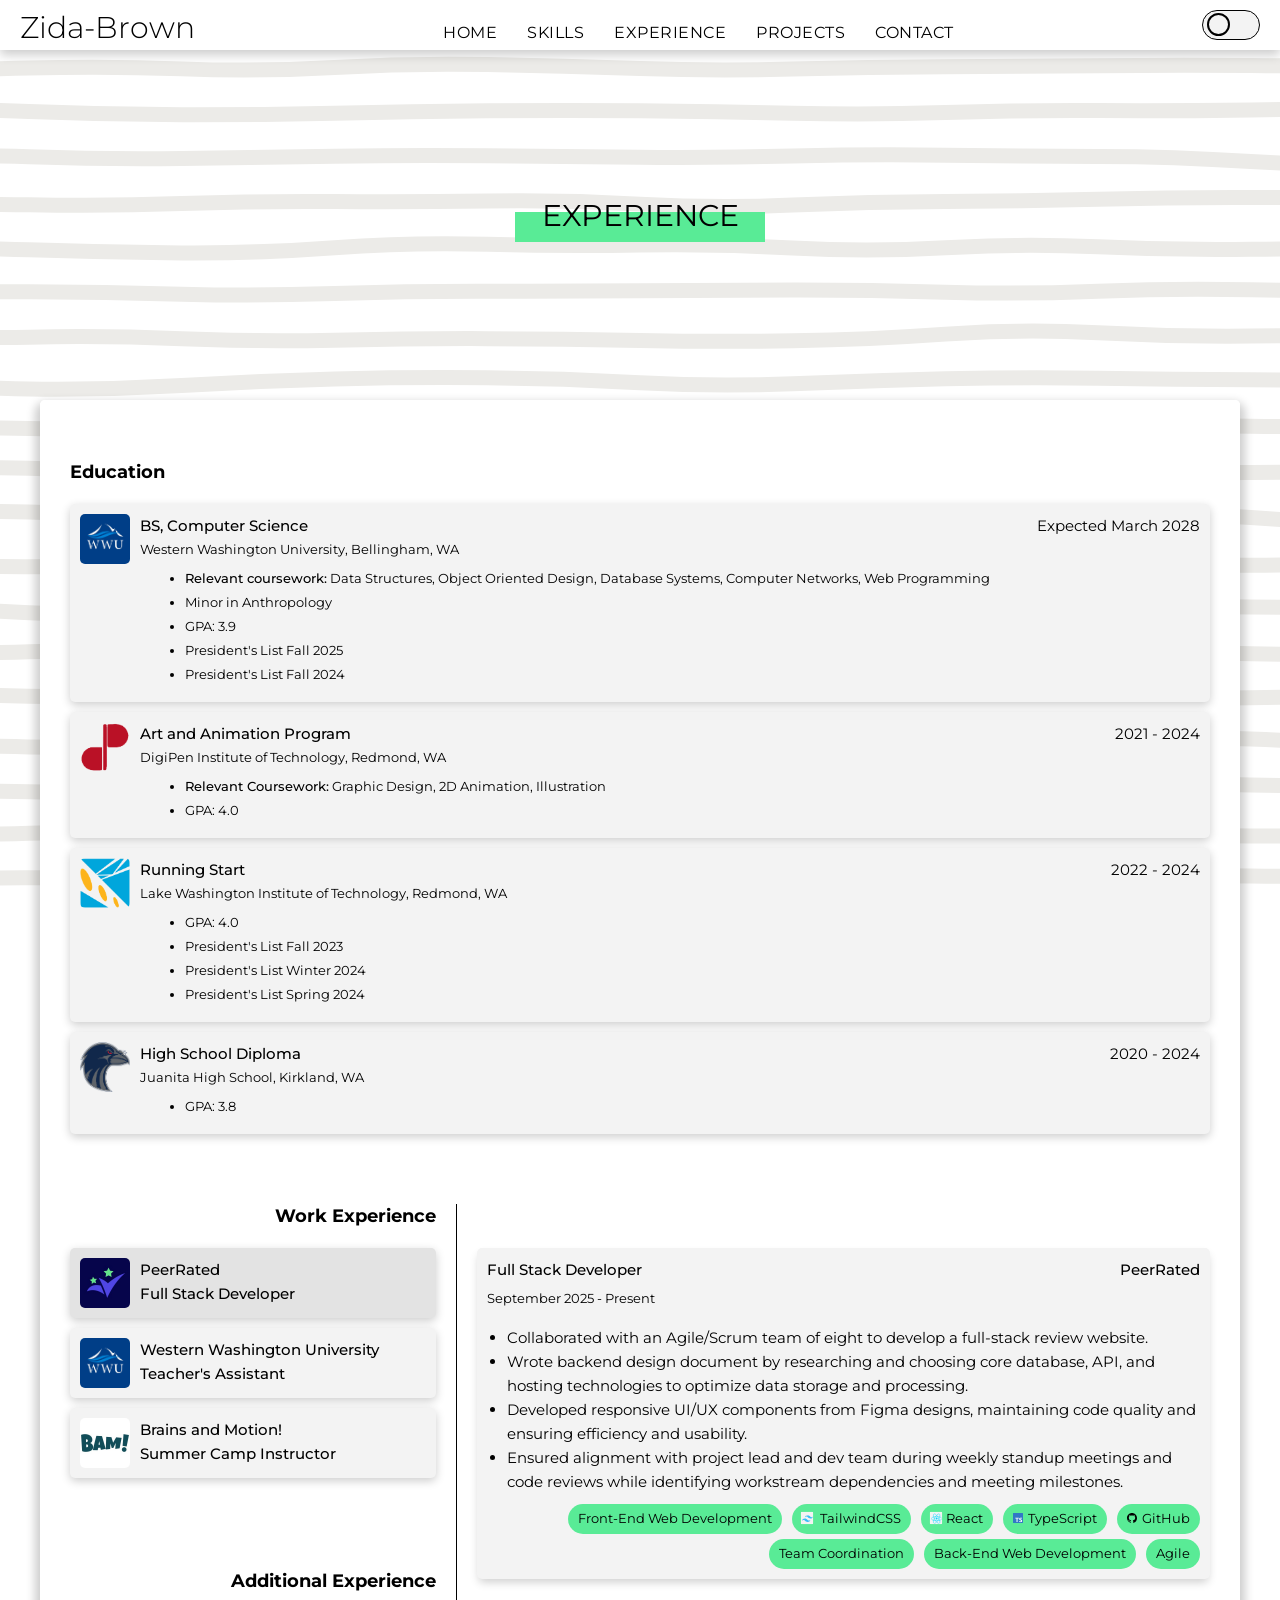
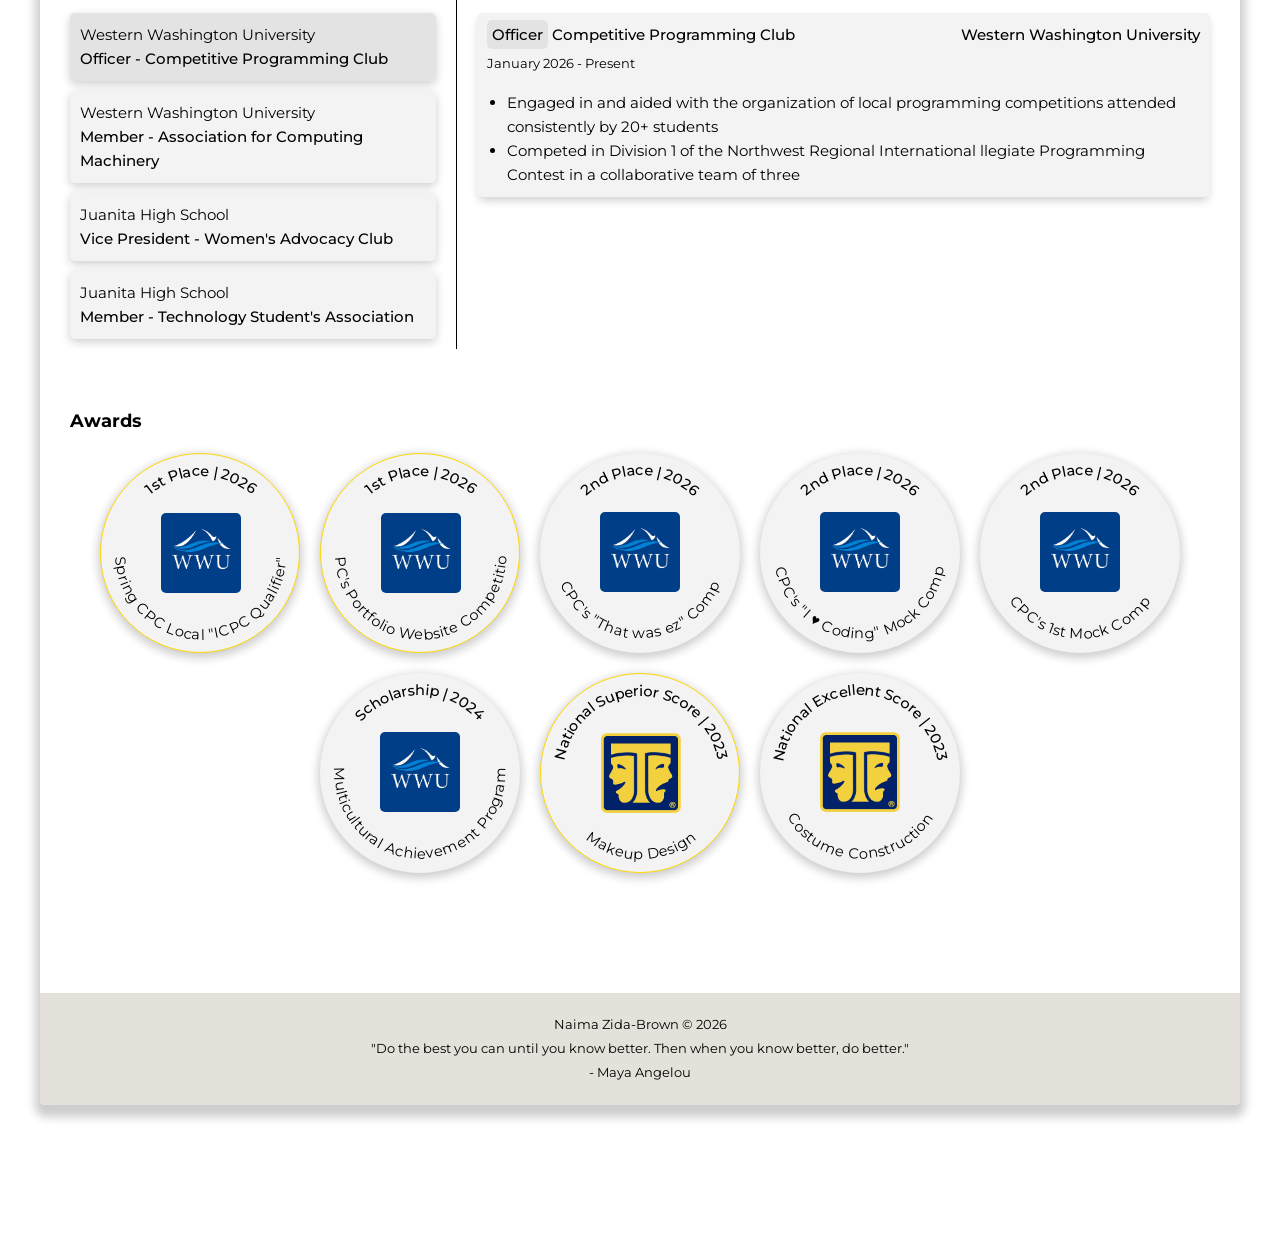
==== commit 30fe7763: "feat: new awards, golden award styling, and educational info added." ====
--- a/experience.html
+++ b/experience.html
@@ -87,6 +87,9 @@
                             <li>
                                 President's List Fall 2025
                             </li>
+                            <li>
+                                President's List Fall 2024
+                            </li>
                         </ul>
                     </div>
                 </div>
@@ -105,6 +108,9 @@
                             <li>
                                 <span class="font-500">Relevant Coursework:</span> Graphic Design, 2D Animation,
                                 Illustration
+                            </li>
+                            <li>
+                                GPA: 4.0
                             </li>
                         </ul>
                     </div>
@@ -459,7 +465,7 @@
 
             <section id="awards" class="wave-in-section p-bottom flex flex-wrap gap-20">
 
-                <div class="award">
+                <div class="award gold-award">
                     <div class="award-center">
                         <img src="logos/wwu-icon.jpg" alt="WWU logo">
                         <p>Western Washington University, Competitive Programming Club</p>
@@ -479,13 +485,13 @@
                         </path>
                         <text>
                             <textPath href="#curve-2" text-anchor="middle" startOffset="50%" dominant-baseline="middle">
-                                CPC's Portfolio Website Competition
-                            </textPath>
-                        </text>
-                    </svg>
-                </div>
-
-                <div class="award">
+                                Spring CPC Local "ICPC Qualifier"
+                            </textPath>
+                        </text>
+                    </svg>
+                </div>
+
+                <div class="award gold-award">
                     <div class="award-center">
                         <img src="logos/wwu-icon.jpg" alt="WWU logo">
                         <p>Western Washington University, Competitive Programming Club</p>
@@ -497,6 +503,84 @@
                         <text>
                             <textPath class="font-500" href="#curve-1" text-anchor="middle" startOffset="50%"
                                 dominant-baseline="middle">
+                                1st Place | 2026
+                            </textPath>
+                        </text>
+
+                        <path id="curve-2" d="M 10 50 a 40 40 0 0 0 90 0">
+                        </path>
+                        <text>
+                            <textPath href="#curve-2" text-anchor="middle" startOffset="50%" dominant-baseline="middle">
+                                CPC's Portfolio Website Competition
+                            </textPath>
+                        </text>
+                    </svg>
+                </div>
+
+                <div class="award">
+                    <div class="award-center">
+                        <img src="logos/wwu-icon.jpg" alt="WWU logo">
+                        <p>Western Washington University, Competitive Programming Club</p>
+                    </div>
+
+                    <svg viewBox="0 0 110 110">
+                        <path id="curve-1" d="M 10 50 a 40 40 0 0 1 90 0">
+                        </path>
+                        <text>
+                            <textPath class="font-500" href="#curve-1" text-anchor="middle" startOffset="50%"
+                                dominant-baseline="middle">
+                                2nd Place | 2026
+                            </textPath>
+                        </text>
+
+                        <path id="curve-2" d="M 10 50 a 40 40 0 0 0 90 0">
+                        </path>
+                        <text>
+                            <textPath href="#curve-2" text-anchor="middle" startOffset="50%" dominant-baseline="middle">
+                                CPC's "That was ez" Comp
+                            </textPath>
+                        </text>
+                    </svg>
+                </div>
+
+                <div class="award">
+                    <div class="award-center">
+                        <img src="logos/wwu-icon.jpg" alt="WWU logo">
+                        <p>Western Washington University, Competitive Programming Club</p>
+                    </div>
+
+                    <svg viewBox="0 0 110 110">
+                        <path id="curve-1" d="M 10 50 a 40 40 0 0 1 90 0">
+                        </path>
+                        <text>
+                            <textPath class="font-500" href="#curve-1" text-anchor="middle" startOffset="50%"
+                                dominant-baseline="middle">
+                                2nd Place | 2026
+                            </textPath>
+                        </text>
+
+                        <path id="curve-2" d="M 10 50 a 40 40 0 0 0 90 0">
+                        </path>
+                        <text>
+                            <textPath href="#curve-2" text-anchor="middle" startOffset="50%" dominant-baseline="middle">
+                                CPC's "I &hearts; Coding" Mock Comp
+                            </textPath>
+                        </text>
+                    </svg>
+                </div>
+
+                <div class="award">
+                    <div class="award-center">
+                        <img src="logos/wwu-icon.jpg" alt="WWU logo">
+                        <p>Western Washington University, Competitive Programming Club</p>
+                    </div>
+
+                    <svg viewBox="0 0 110 110">
+                        <path id="curve-1" d="M 10 50 a 40 40 0 0 1 90 0">
+                        </path>
+                        <text>
+                            <textPath class="font-500" href="#curve-1" text-anchor="middle" startOffset="50%"
+                                dominant-baseline="middle">
                                 2nd Place | 2026
                             </textPath>
                         </text>
@@ -537,7 +621,7 @@
                     </svg>
                 </div>
 
-                <div class="award">
+                <div class="award gold-award">
                     <div class="award-center">
                         <img src="logos/edta-icon.png" alt="EdTA logo">
                         <p>International Thespian Festival</p>
--- a/portfolio.css
+++ b/portfolio.css
@@ -791,6 +791,10 @@
     box-shadow: 0px 3px 10px 2px var(--c-shadow);
 }
 
+.gold-award {
+    border: 1px solid gold;
+}
+
 .award-center {
     position: absolute;
     transform: translateX(60px) translateY(50px);
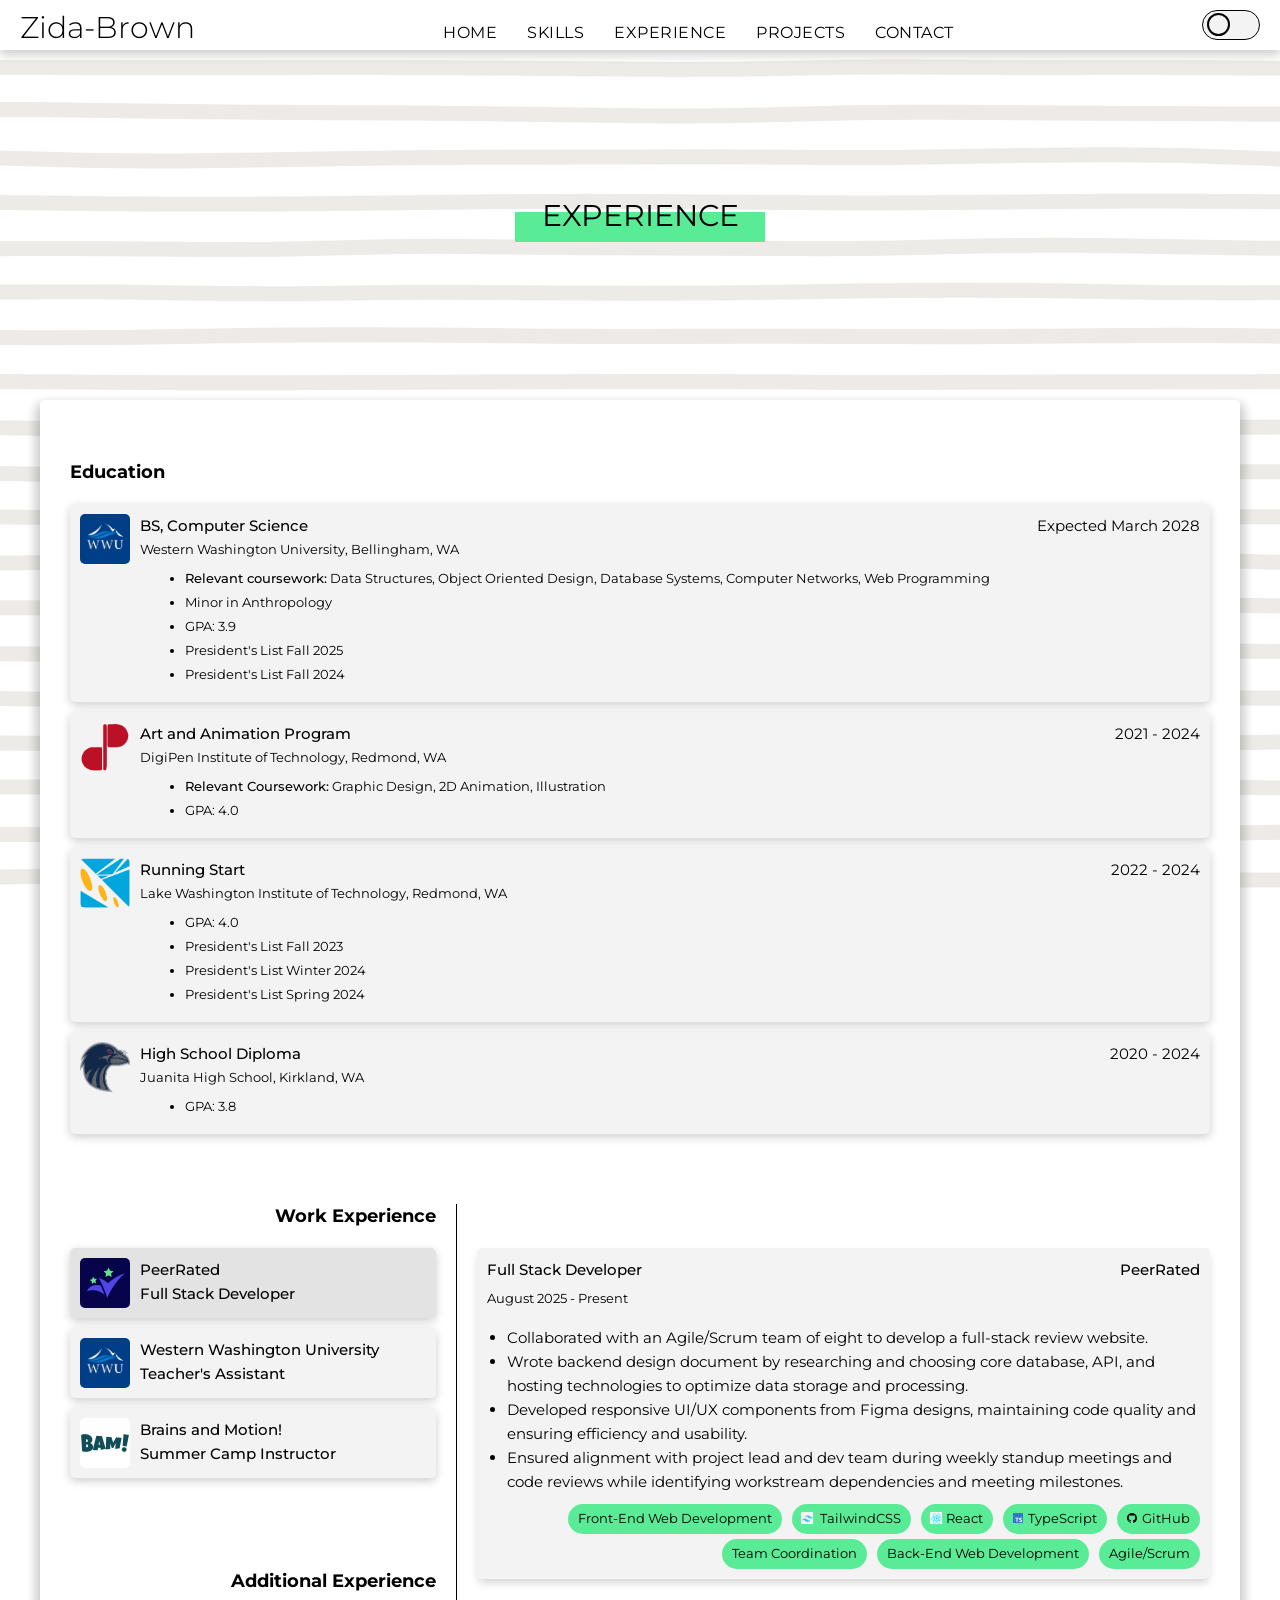
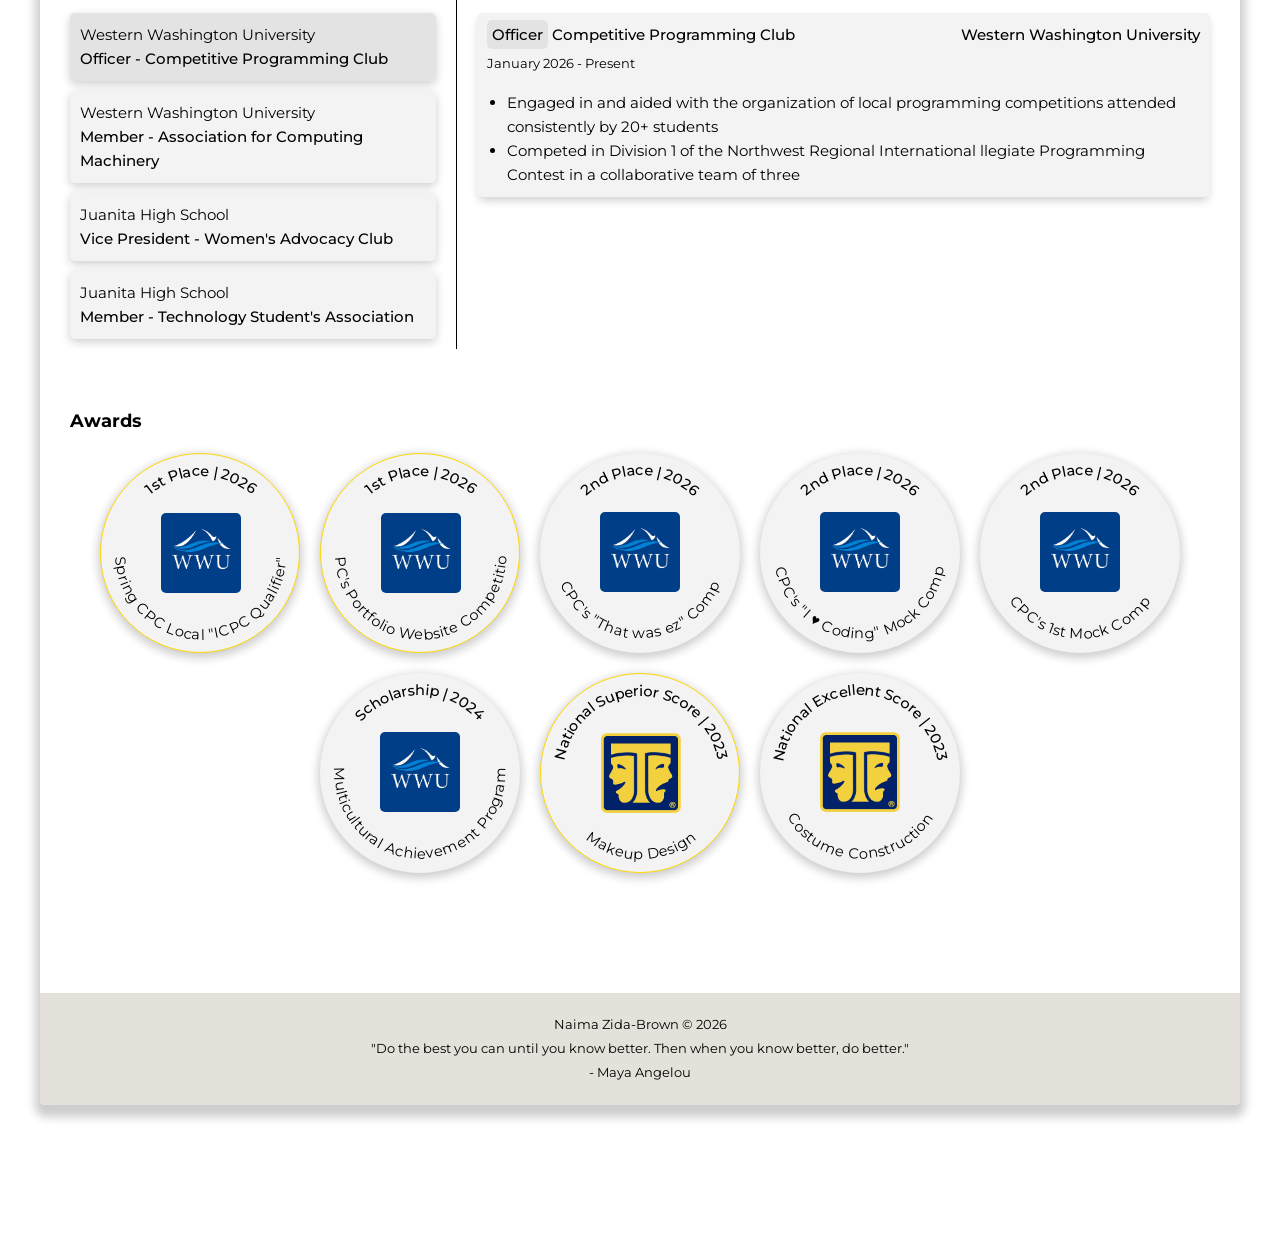
==== commit e3eec0cd: "feat: Add two projects to site and adjust minor wording" ====
--- a/experience.html
+++ b/experience.html
@@ -204,7 +204,7 @@
                         <div class="flex justify-between">
                             <div>
                                 <p class="font-500">Full Stack Developer</p>
-                                <p class="pt-5 font-smaller">September 2025 - Present</p>
+                                <p class="pt-5 font-smaller">August 2025 - Present</p>
                             </div>
                             <div class="flex">
                                 <p class="font-500 text-right">PeerRated</p>
@@ -246,7 +246,7 @@
                             </li>
                             <li class="tag">Team Coordination</li>
                             <li class="tag">Back-End Web Development</li>
-                            <li class="tag">Agile</li>
+                            <li class="tag">Agile/Scrum</li>
                         </ul>
                     </section>
 
--- a/portfolio.css
+++ b/portfolio.css
@@ -79,7 +79,8 @@
     z-index: -1;
 }
 
-p, h3 {
+p,
+h3 {
     margin: 0;
     padding: 0;
 }
@@ -199,7 +200,8 @@
     padding: 1.5px;
 }
 
-body:not(.dark) .light-logo-border, .dark .dark-logo-border {
+body:not(.dark) .light-logo-border,
+.dark .dark-logo-border {
     background: var(--c-primary);
     border-radius: 1px;
     transform: scale(1.25);
@@ -558,6 +560,7 @@
     transition-property: translate, opacity;
     transition-duration: 600ms;
 }
+
 .click-in.right-click {
     opacity: 0;
     translate: 100px;
@@ -565,7 +568,9 @@
     transition-duration: 600ms;
 }
 
-.slide-in.show, .slide-up.show, .click-in.show {
+.slide-in.show,
+.slide-up.show,
+.click-in.show {
     opacity: 1;
     translate: 0px;
     transform: scale(1);
@@ -584,7 +589,9 @@
 }
 
 @keyframes bounce {
-    0%, 100% {
+
+    0%,
+    100% {
         transform: none;
         animation-timing-function: ease-out;
     }
@@ -808,7 +815,8 @@
         cursor: pointer;
     }
 
-    img:hover~p, p:hover {
+    img:hover~p,
+    p:hover {
         opacity: 1;
     }
 
@@ -858,8 +866,8 @@
     background-size: cover;
 }
 
-#proj-bg-3 {
-    background: linear-gradient(to right, var(--c-primary) 40%, color-mix(in srgb, var(--c-primary) 70%, transparent) 70%, rgba(0, 0, 0, 0)), url(images/proj3.png) no-repeat left;
+#proj-bg-4 {
+    background: linear-gradient(to right, var(--c-primary) 40%, color-mix(in srgb, var(--c-primary) 70%, transparent) 70%, rgba(0, 0, 0, 0)), url(images/proj4.png) no-repeat left;
     background-color: var(--c-primary);
     background-size: cover;
 }
@@ -894,10 +902,6 @@
     object-fit: cover;
 }
 
-.card a svg {
-    fill: var(--c-font);
-}
-
 .card-text {
     padding: 15px 10px 20px;
     display: flex;
@@ -914,9 +918,22 @@
         width: 25px;
         height: 25px;
 
-        svg {
+        /* figma svg */
+        >svg {
+            fill: var(--c-primary);
             width: 100%;
-        }
+
+            >circle {
+                fill: var(--c-font);
+            }
+        }
+        
+        /* typical svg' */
+        >svg:not(:has(>circle)) {
+            fill: var(--c-font);
+            width: 100%;
+        }
+
     }
 }
 
@@ -1015,7 +1032,8 @@
     resize: none;
 }
 
-#msg-name, #msg-contact {
+#msg-name,
+#msg-contact {
     padding-top: 20px;
 }
 
@@ -1078,7 +1096,8 @@
             }
         }
 
-        #hero-small-text, p {
+        #hero-small-text,
+        p {
             font-size: medium;
         }
     }
@@ -1156,7 +1175,7 @@
         justify-content: center;
         align-items: center;
         /* An exact height */
-        height: 480px;
+        height: 600px;
         perspective: 1000px;
     }
 
@@ -1188,6 +1207,16 @@
         filter: none;
     }
 
+    .card.up-2 {
+        z-index: 1;
+        transform: translateY(-260px) scale(0.8) translateZ(-300px);
+        opacity: 0.7;
+    }
+
+    .card.up-2 img {
+        filter: grayscale(100%);
+    }
+
     .card.up-1 {
         z-index: 2;
         transform: translateY(-150px) scale(0.9) translateZ(-100px);
@@ -1206,6 +1235,21 @@
 
     .card.down-1 img {
         filter: grayscale(70%);
+    }
+
+    .card.down-2 {
+        z-index: 1;
+        transform: translateY(260px) scale(0.8) translateZ(-300px);
+        opacity: 0.7;
+    }
+
+    .card.down-2 img {
+        filter: grayscale(100%);
+    }
+
+    .card.hidden {
+        opacity: 0;
+        pointer-events: none;
     }
 
     .carousel-dots {
@@ -1349,7 +1393,7 @@
 
     .carousel-track {
         /* An exact height */
-        height: 600px;
+        height: 680px;
     }
 
     .card {
@@ -1363,7 +1407,7 @@
     }
 
     .card.up-2 {
-        transform: translateY(-300px) scale(0.8) translateZ(-300px);
+        transform: translateY(-280px) scale(0.8) translateZ(-300px);
     }
 
     .card.up-1 {
@@ -1375,7 +1419,7 @@
     }
 
     .card.down-2 {
-        transform: translateY(300px) scale(0.8) translateZ(-300px);
+        transform: translateY(280px) scale(0.8) translateZ(-300px);
     }
 
     .nav-arrow.up {
